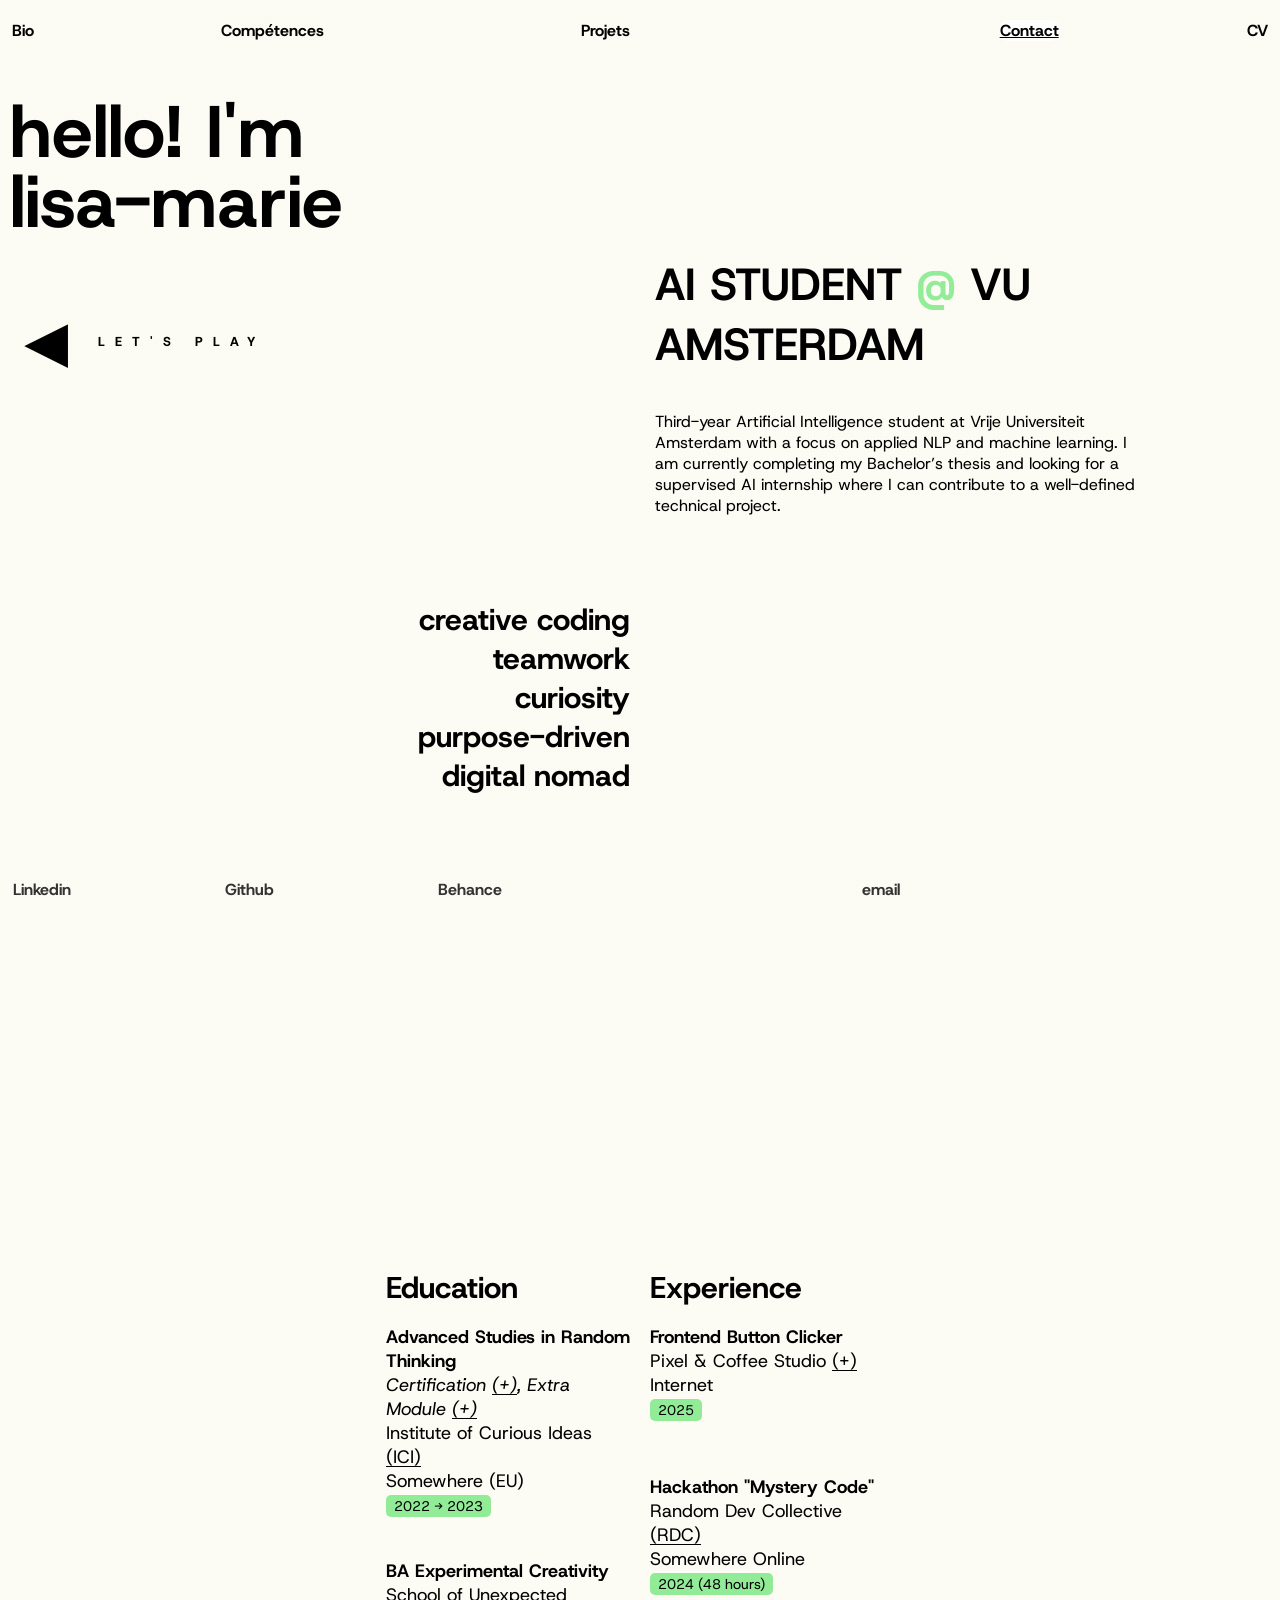
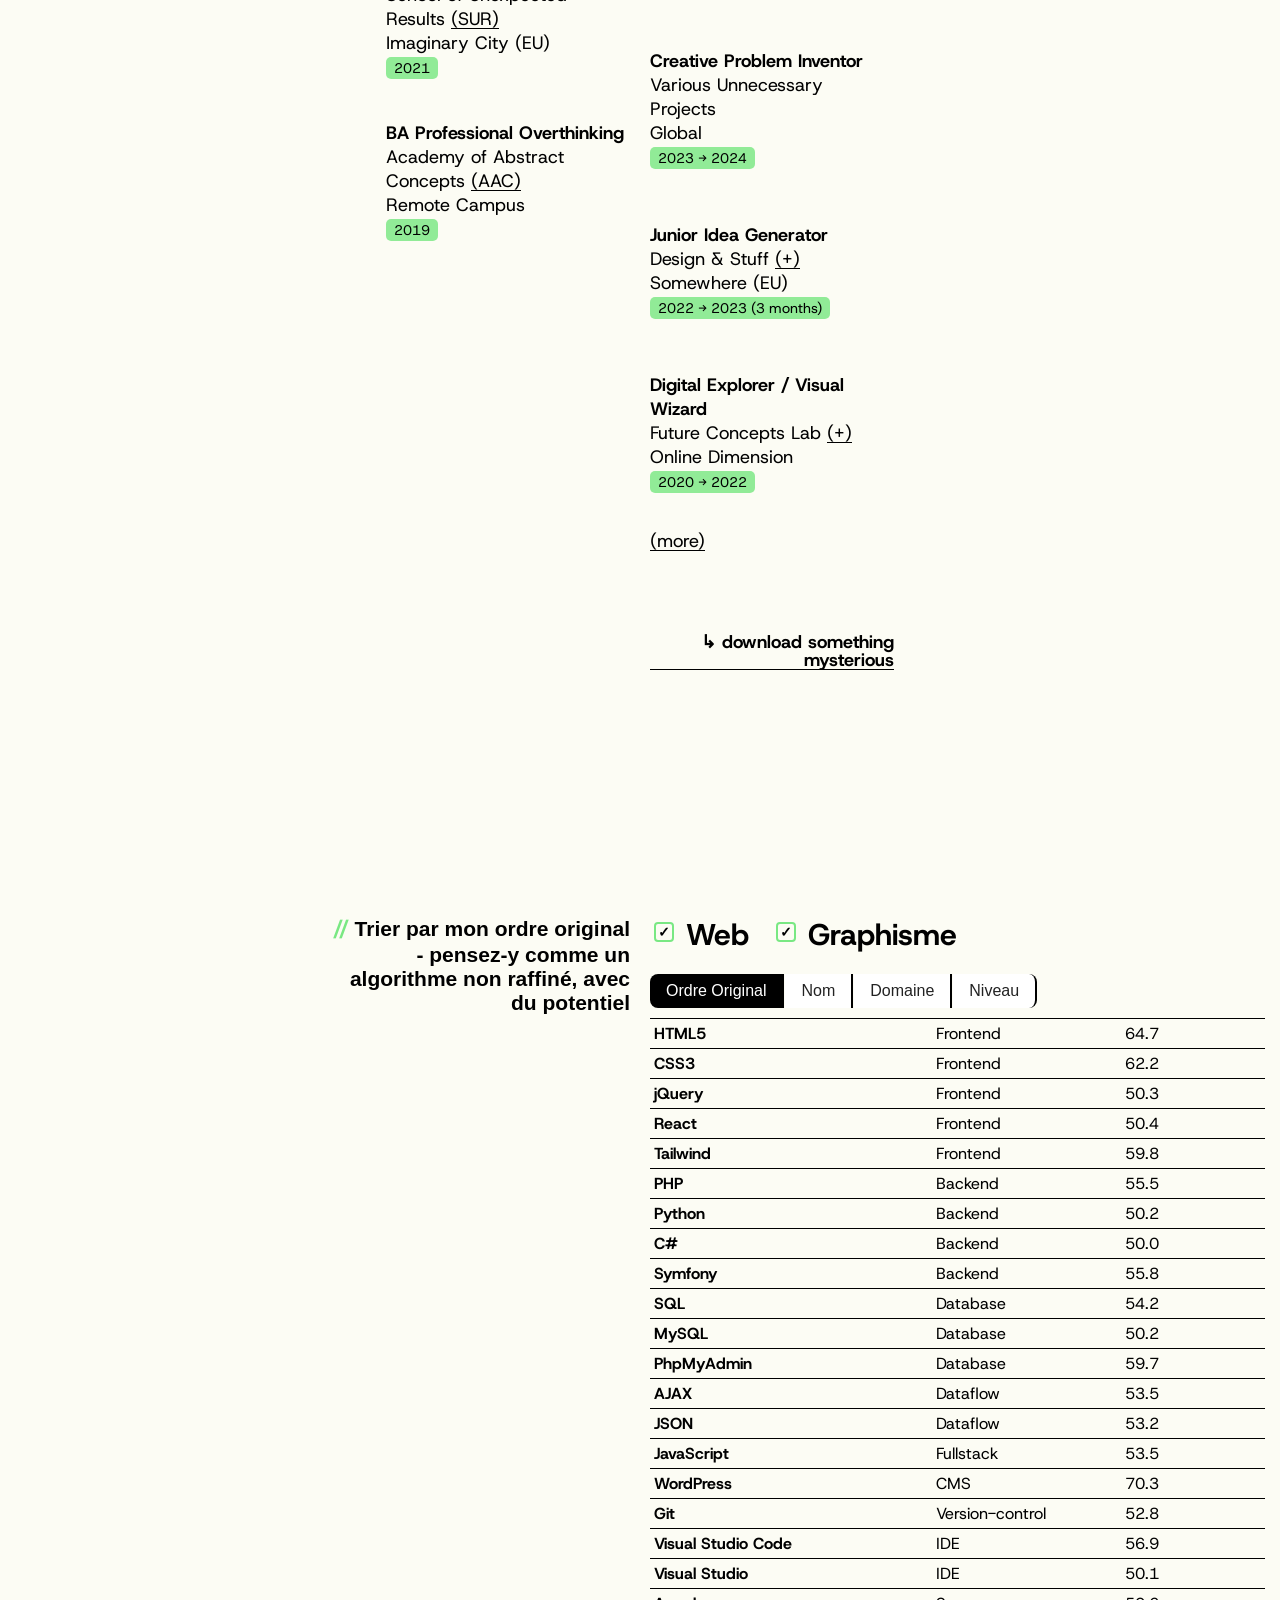
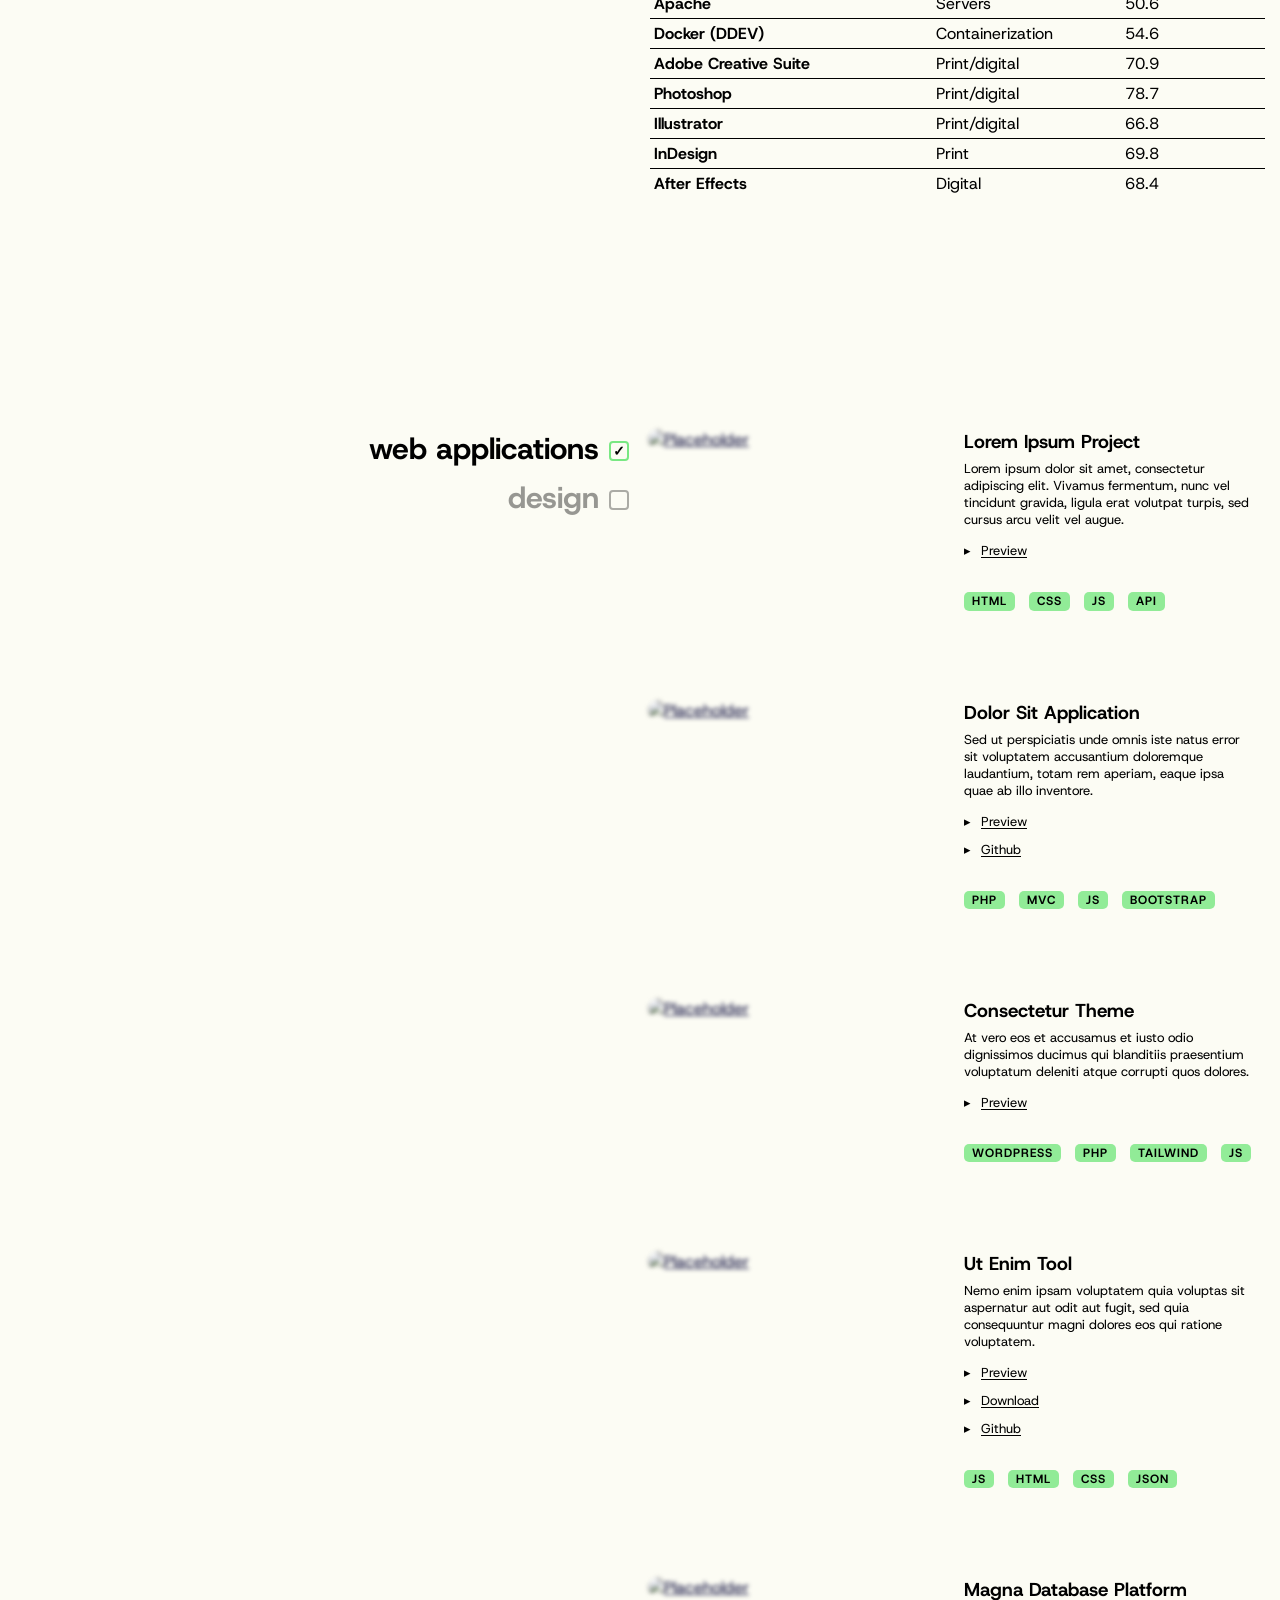
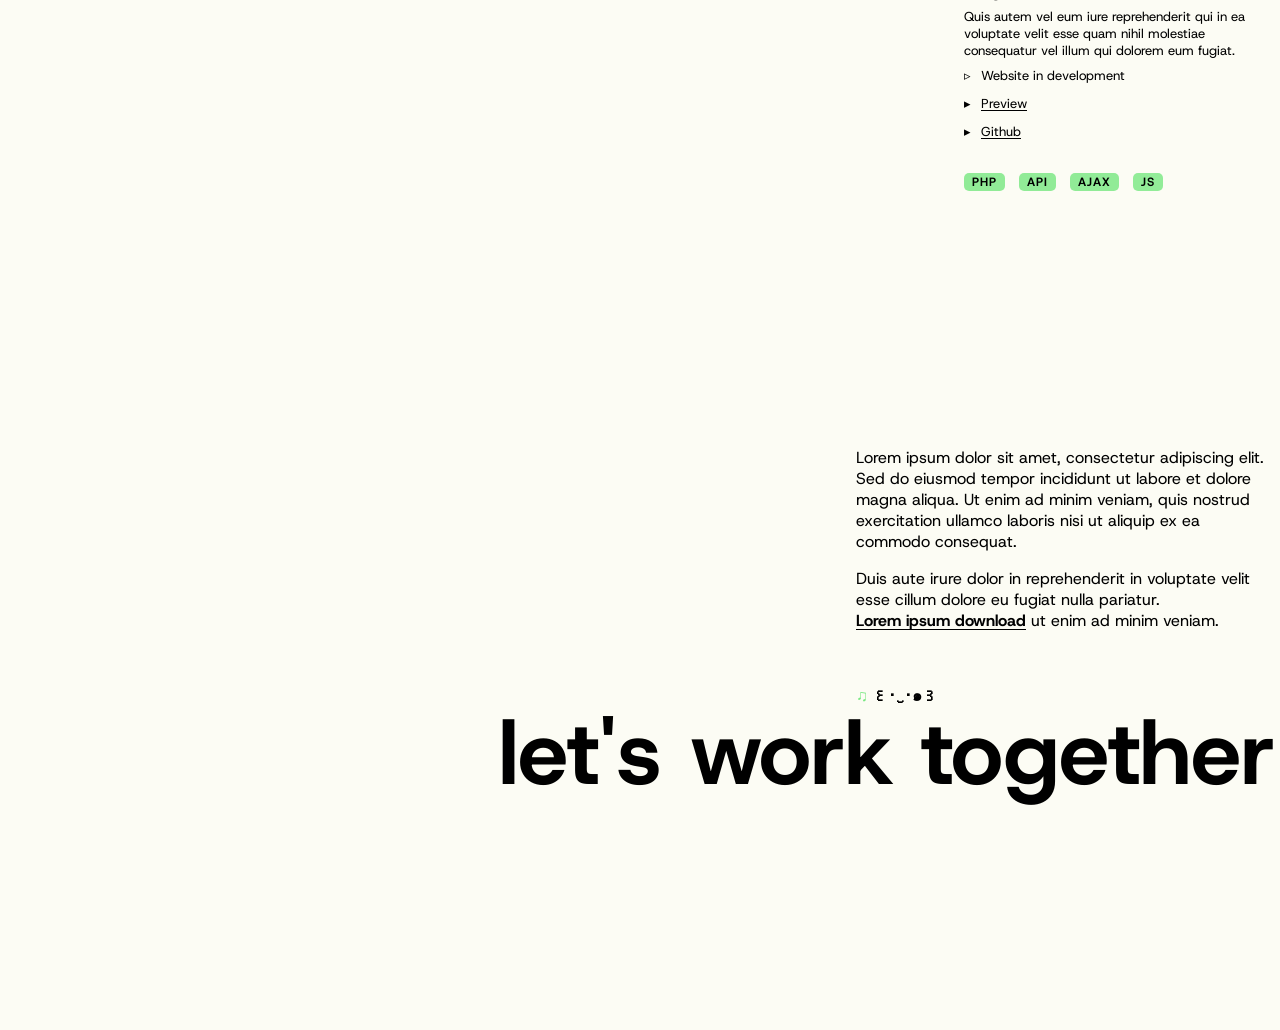
==== pages/french.html @ e8fc2a17 "add project + bio structure in html with placeholder content in english and french" ====
<!DOCTYPE html>
<html lang="en">
    <head>
        <meta charset="UTF-8">
        <meta name="viewport" content="width=device-width, initial-scale=1.0">
        <link rel="icon" type="image/x-icon" href="/assets/dl_flavicon.png">
        <title>étudiante IA</title>
        <link rel="stylesheet" href="../styles/style.css">
        <link rel="stylesheet" href="../styles/isotope.css">
        <script src="https://code.jquery.com/jquery-3.6.0.min.js" defer></script>
        <script src="https://cdn.jsdelivr.net/npm/isotope-layout@3.0.6/dist/isotope.pkgd.min.js" defer></script>
        <script src="https://cdn.jsdelivr.net/npm/enter-view@2.0.1/enter-view.min.js" defer></script>
        <script src="https://d3js.org/d3.v7.min.js" defer></script>
        <script src="../scripts/script.js" defer></script>
    </head>

    <body>
        <header id="header" class="menu">
            <nav role="navigation">
                <ul class="menu-layout">
                    <li class="menu-item-start bio"><a href="#bio">Bio</a></li>
                    <li class="menu-item-start skills"><a href="#skills">Compétences</a></li>
                    <li class="menu-item-end m-projects"><a href="#scrolly-side">Projets</a></li>
                    <li class="menu-item empty-column" aria-hidden="true"></li>
                    <li class="menu-item-end m-contact"><a href="#contact">Contact</a></li>
                    <li id="myBtn" class="menu-item-end lang"><a href="https://drive.google.com/uc?export=download&id=1UIo9HvbVC30WJeZUk2c0fJGayyFbhRrp">CV</a></li>
                </ul>
            </nav>
        </header>

        <section id="presentation" class="layout-p">
            <div id="name-cta" class="ct-v-1">
                <h1>
                    <a href="#presentation">
                        hello! I'm<br>
                        lisa-marie
                    </a>
                    <br>

                    <a id="play-cta"href="../index.html" aria-label="back to homepage">
                        ◄<span> Let's play</span>
                    </a>

                </h1>
            </div>
            <div id="about-text" class="ct-v-2">
                <div class=" w-50 margin-l bdr">
                    <h2>AI Student  <span>@</span> VU Amsterdam</h2>
                    <p>Third-year Artificial Intelligence student at Vrije Universiteit Amsterdam with a focus on applied NLP and machine learning. I am currently completing my Bachelor’s thesis and looking for a supervised AI internship where I can contribute to a well-defined technical project.<br><br>
    </p>
                </div>
            </div>
            <div id="highlights" class="ct-v-2">
                <div class=" w-50 margin-r bdr text-right">
                    <h2>
                        <br><span class="tooltip" data-tooltip="Dream of building interactive web experiences">creative
                            coding</span></br>
                        <span class="tooltip" data-tooltip="Collaborating respectfully in teams">teamwork</span></br>
                        <span class="tooltip" data-tooltip="Eager to learn and explore new ideas">curiosity</span></br>
                        <span class="tooltip" data-tooltip="Fueled by intentional actions">purpose-driven</span></br>
                        <span class="tooltip" data-tooltip="Working remotely while exploring to fuel creativity">digital nomad</span></br>
                    </h2>
                </div>
            </div>
        </section>

        <section id="bio" class="layout">
            <div id="education" class="ct-h-1">
                <h3>Education</h3>

                <div class="bio-content">
                    <p><strong>Advanced Studies in Random Thinking</strong><br>
                        <em>Certification <a href="#" target="_blank">(+)</a>, Extra Module <a href="#" target="_blank">(+)</a></em><br>
                        Institute of Curious Ideas
                        <a href="#" target="_blank">(ICI)</a><br>
                        Somewhere (EU)<br>
                        <span>2022 → 2023</span><br><br>
                    </p>
                </div>

                <div class="bio-content">
                    <p><strong>BA Experimental Creativity</strong><br>
                        School of Unexpected Results
                        <a href="#" target="_blank">(SUR)</a><br>
                        Imaginary City (EU)<br>
                        <span>2021</span><br><br>
                    </p>
                </div>

                <div class="bio-content">
                    <p><strong>BA Professional Overthinking</strong><br>
                        Academy of Abstract Concepts
                        <a href="#" target="_blank">(AAC)</a><br>
                        Remote Campus<br>
                        <span>2019</span><br>
                    </p>
                </div>
            </div>

            <div id="experience" class="ct-h-1">
                <h3>Experience</h3>

                <div class="bio-content">
                    <p><strong>Frontend Button Clicker</strong><br>
                        Pixel & Coffee Studio <a href="#" target="_blank">(+)</a><br>
                        Internet<br>
                        <span>2025</span>
                    </p><br>
                </div>

                <div class="bio-content">
                    <p><strong>Hackathon "Mystery Code"</strong><br>
                        Random Dev Collective <a href="#" target="_blank">(RDC)</a><br>
                        Somewhere Online<br>
                        <span>2024 (48 hours)</span>
                    </p><br>
                </div>

                <div class="bio-content">
                    <p><strong>Creative Problem Inventor</strong><br>
                        Various Unnecessary Projects<br>
                        Global<br>
                        <span>2023 → 2024</span>
                    </p><br>
                </div>

                <div class="bio-content">
                    <p><strong>Junior Idea Generator</strong><br>
                        Design & Stuff
                        <a href="#" target="_blank">(+)</a><br>
                        Somewhere (EU)<br>
                        <span>2022 → 2023 (3 months)</span>
                    </p><br>
                </div>

                <div class="bio-content">
                    <p><strong>Digital Explorer / Visual Wizard</strong><br>
                        Future Concepts Lab
                        <a href="#" target="_blank">(+)</a><br>
                        Online Dimension<br>
                        <span>2020 → 2022</span><br>
                    </p>
                </div>

                <div class="bio-content extra-experience">
                    <p><strong>Conference Microphone Holder</strong><br>
                        Random Event Festival <a href="#" target="_blank">(+)</a><br>
                        Anywhere<br>
                        <span>2018 → 2019</span>
                    </p><br>
                </div>

                <div class="bio-content extra-experience">
                    <p><strong>Experimental Sound Maker</strong><br>
                        Unknown Band <a href="#" target="_blank">(+)</a><br>
                        Studio Basement<br>
                        <span>2017 → 2018</span>
                    </p><br>
                </div>

                <div class="bio-content extra-experience">
                    <p><strong>Creative Assistant for Random Projects</strong><br>
                        Imaginary Organization <a href="#" target="_blank">(+)</a><br>
                        Somewhere<br>
                        <span>2016 → 2017</span>
                    </p><br>
                </div>

                <div class="bio-content extra-experience">
                    <p><strong>Professional Coffee Consumer</strong><br>
                        Freelance Universe<br>
                        Remote<br>
                        <span>2015 → 2016</span>
                    </p><br>
                </div>

                <div id="see-more">
                    <p><span class="tooltip" data-tooltip="Unexpected Plot Twist Ahead">(more)</span></p>
                </div>

                <div id="see-less" class="hidden">
                    <p><span>(less)</span></p>
                </div>

                <div class="download">
                    <p><a href="#" target="_blank"><strong>↳ download something mysterious</strong></a></p>
                </div>

            </div>
        </section>

        <section id="skills" class="layout row-center">
            <div id="skills-details" class="flex w-50-h-100">
                <div id="filter-original" class="ct-h-2 origial filter-detail">
                    <span>//</span> Trier par mon ordre original - pensez-y comme un algorithme non raffiné, avec du potentiel 
                </div>
                <div id="filter-domain" class="ct-h-2 domain hidden filter-detail">
                    <span>//</span> Trier par domaines pour voir comment j'ai appris à porter plusieurs casquettes de
                    développeur - l'adaptabilité est essentielle, et je suis à fond 
                </div>

                <div id="filter-name" class="ct-h-2 name hidden filter-detail">
                    <span>//</span> Trier par ordre alphabétique - même les variables doivent parfois se mettre en
                    ligne :]
                </div>
                <div id="filter-level" class="ct-h-2 domain hidden filter-detail">
                    <span>//</span> Trier par niveau pour voir où j'en suis - j'ai tenté de m'auto-évaluer, sachant qu'il y a
                    toujours de la place pour s'améliorer
                </div>
            </div>
            <div id="skills-isotope" class="flex w-50-h-100">
                <div id="container9" class="ct-h-3">
                    <!-- Filter options -->

                    <div id="filters" class="checkbox-group">
                        <label><input type="checkbox" value="web" checked> Web</label>
                        <label><input type="checkbox" value="graphics" checked> Graphisme</label>
                    </div>

                    <!-- Sorting options -->

                    <div id="sorts" class="button-group">
                        <button class="button is-checked btn-original-filter" data-sort-value="original-order">
                            Ordre Original</button>
                        <button class="button btn-name-filter" data-sort-value="name">Nom</button>
                        <button class="button btn-domain-filter" data-sort-value="domain">Domaine</button>
                        <button class="button btn-level-filter" data-sort-value="level">Niveau</button>
                    </div>
                <ul class="table-like">

                    <!-- Frontend -->
                    <li class="table-like__item" data-category="web">
                        <div class="name">HTML5</div>
                        <div class="domain">Frontend</div>
                        <div class="level">64.7</div>
                    </li>
                    <li class="table-like__item" data-category="web">
                        <div class="name">CSS3</div>
                        <div class="domain">Frontend</div>
                        <div class="level">62.2</div>
                    </li>
                    <li class="table-like__item" data-category="web">
                        <div class="name">jQuery</div>
                        <div class="domain">Frontend</div>
                        <div class="level">50.3</div>
                    </li>
                    <li class="table-like__item" data-category="web">
                        <div class="name">React</div>
                        <div class="domain">Frontend</div>
                        <div class="level">50.4</div>
                    </li>
                    <li class="table-like__item" data-category="web">
                        <div class="name">Tailwind</div>
                        <div class="domain">Frontend</div>
                        <div class="level">59.8</div>
                    </li>

                    <!-- Backend -->
                    <li class="table-like__item" data-category="web">
                        <div class="name">PHP</div>
                        <div class="domain">Backend</div>
                        <div class="level">55.5</div>
                    </li>
                    <li class="table-like__item" data-category="web">
                        <div class="name">Python</div>
                        <div class="domain">Backend</div>
                        <div class="level">50.2</div>
                    </li>
                    <li class="table-like__item" data-category="web">
                        <div class="name">C#</div>
                        <div class="domain">Backend</div>
                        <div class="level">50.0</div>
                    </li>
                    <li class="table-like__item" data-category="web">
                        <div class="name">Symfony</div>
                        <div class="domain">Backend</div>
                        <div class="level">55.8</div>
                    </li>

                    <!-- Database -->
                    <li class="table-like__item" data-category="web">
                        <div class="name">SQL</div>
                        <div class="domain">Database</div>
                        <div class="level">54.2</div>
                    </li>
                    <li class="table-like__item" data-category="web">
                        <div class="name">MySQL</div>
                        <div class="domain">Database</div>
                        <div class="level">50.2</div>
                    </li>
                    <li class="table-like__item" data-category="web">
                        <div class="name">PhpMyAdmin</div>
                        <div class="domain">Database</div>
                        <div class="level">59.7</div>
                    </li>

                    <!-- Data / Communication -->
                    <li class="table-like__item" data-category="web">
                        <div class="name">AJAX</div>
                        <div class="domain">Dataflow</div>
                        <div class="level">53.5</div>
                    </li>
                    <li class="table-like__item" data-category="web">
                        <div class="name">JSON</div>
                        <div class="domain">Dataflow</div>
                        <div class="level">53.2</div>
                    </li>

                    <!-- Fullstack / General -->
                    <li class="table-like__item" data-category="web">
                        <div class="name">JavaScript</div>
                        <div class="domain">Fullstack</div>
                        <div class="level">53.5</div>
                    </li>

                    <!-- CMS -->
                    <li class="table-like__item" data-category="web">
                        <div class="name">WordPress</div>
                        <div class="domain">CMS</div>
                        <div class="level">70.3</div>
                    </li>

                    <!-- Version-control -->
                    <li class="table-like__item" data-category="web">
                        <div class="name">Git</div>
                        <div class="domain">Version-control</div>
                        <div class="level">52.8</div>
                    </li>

                    <!-- Tools -->
                    <li class="table-like__item" data-category="web">
                        <div class="name">Visual Studio Code</div>
                        <div class="domain">IDE</div>
                        <div class="level">56.9</div>
                    </li>
                    <li class="table-like__item" data-category="web">
                        <div class="name">Visual Studio</div>
                        <div class="domain">IDE</div>
                        <div class="level">50.1</div>
                    </li>
                    <li class="table-like__item" data-category="web">
                        <div class="name">Apache</div>
                        <div class="domain">Servers</div>
                        <div class="level">50.6</div>
                    </li>

                    <li class="table-like__item" data-category="web">
                        <div class="name">Docker (DDEV)</div>
                        <div class="domain">Containerization</div>
                        <div class="level">54.6</div>
                    </li>

                    <!-- Graphic Design Skills (unchanged) -->
                    <li class="table-like__item" data-category="graphics" data-display-group="graphics-summary">
                        <div class="name">Adobe Creative Suite</div>
                        <div class="domain">Print/digital</div>
                        <div class="level">70.9</div>
                    </li>
                    <li class="table-like__item" data-category="graphics" data-display-group="graphics-detailed">
                        <div class="name">Photoshop</div>
                        <div class="domain">Print/digital</div>
                        <div class="level">78.7</div>
                    </li>
                    <li class="table-like__item" data-category="graphics" data-display-group="graphics-detailed">
                        <div class="name">Illustrator</div>
                        <div class="domain">Print/digital</div>
                        <div class="level">66.8</div>
                    </li>
                    <li class="table-like__item" data-category="graphics" data-display-group="graphics-detailed">
                        <div class="name">InDesign</div>
                        <div class="domain">Print</div>
                        <div class="level">69.8</div>
                    </li>
                    <li class="table-like__item" data-category="graphics" data-display-group="graphics-detailed">
                        <div class="name">After Effects</div>
                        <div class="domain">Digital</div>
                        <div class="level">68.4</div>
                    </li>

                </ul>

                </div>
            </div>
        </section>

        <section id="scrolly-side">
            <div id="my_projects" class="scrolly">
                <figure class="sticky">

                    <div id="filters-prj" class="projects-filter text-right checkbox-group2">
                        <label class="active-filter">
                            <input type="checkbox" value="web" checked class="active-filter web-filter">
                            web applications
                        </label>
                        <label class="unactive-filter">
                            <input type="checkbox" value="graphics" class="gfx-filter">
                            design
                        </label>
                    </div>

                </figure>

                <article>

                    <div class="step web" data-category="p-web" data-index="0">
                        <div class="step-content">
                            <div>
                                <a href="#" target="_blank">
                                    <img src="https://picsum.photos/800/500?random=1" alt="Placeholder">
                                </a>
                            </div>

                            <div class="p-description">
                                <h3>Lorem Ipsum Project</h3>

                                <p>
                                    Lorem ipsum dolor sit amet, consectetur adipiscing elit. 
                                    Vivamus fermentum, nunc vel tincidunt gravida, ligula 
                                    erat volutpat turpis, sed cursus arcu velit vel augue.
                                </p>

                                <p class="narrow-p">
                                    <span>▸</span><a href="#">Preview</a><br>
                                </p>

                                <h5>
                                    <span>HTML</span>
                                    <span>CSS</span>
                                    <span>JS</span>
                                    <span>API</span>
                                </h5>
                            </div>
                        </div>
                    </div>


                    <div class="step web" data-category="p-web" data-index="1">
                        <div class="step-content">

                            <div>
                                <a href="#" target="_blank">
                                    <img src="https://picsum.photos/800/500?random=2" alt="Placeholder">
                                </a>
                            </div>

                            <div class="p-description">
                                <h3>Dolor Sit Application</h3>

                                <p>
                                    Sed ut perspiciatis unde omnis iste natus error sit 
                                    voluptatem accusantium doloremque laudantium, totam 
                                    rem aperiam, eaque ipsa quae ab illo inventore.
                                </p>

                                <p class="narrow-p">
                                    <span>▸</span><a href="#">Preview</a><br>
                                    <span>▸</span><a href="#">Github</a><br>
                                </p>

                                <h5>
                                    <span>PHP</span>
                                    <span>MVC</span>
                                    <span>JS</span>
                                    <span>BOOTSTRAP</span>
                                </h5>
                            </div>

                        </div>
                    </div>


                    <div class="step web" data-category="p-web" data-index="2">
                        <div class="step-content">

                            <div>
                                <a href="#" target="_blank">
                                    <img src="https://picsum.photos/800/500?random=3" alt="Placeholder">
                                </a>
                            </div>

                            <div class="p-description">
                                <h3>Consectetur Theme</h3>

                                <p>
                                    At vero eos et accusamus et iusto odio dignissimos 
                                    ducimus qui blanditiis praesentium voluptatum 
                                    deleniti atque corrupti quos dolores.
                                </p>

                                <p class="narrow-p">
                                    <span>▸</span><a href="#">Preview</a><br>
                                </p>

                                <h5>
                                    <span>WORDPRESS</span>
                                    <span>PHP</span>
                                    <span>TAILWIND</span>
                                    <span>JS</span>
                                </h5>
                            </div>

                        </div>
                    </div>


                    <div class="step web" data-category="p-web" data-index="3">
                        <div class="step-content">

                            <div>
                                <a href="#" target="_blank">
                                    <img src="https://picsum.photos/800/500?random=4" alt="Placeholder">
                                </a>
                            </div>

                            <div class="p-description">

                                <h3>Ut Enim Tool</h3>

                                <p>
                                    Nemo enim ipsam voluptatem quia voluptas sit 
                                    aspernatur aut odit aut fugit, sed quia consequuntur 
                                    magni dolores eos qui ratione voluptatem.
                                </p>

                                <p class="narrow-p">
                                    <span>▸</span><a href="#">Preview</a><br>
                                    <span>▸</span><a href="#">Download</a><br>
                                    <span>▸</span><a href="#">Github</a><br>
                                </p>

                                <h5>
                                    <span>JS</span>
                                    <span>HTML</span>
                                    <span>CSS</span>
                                    <span>JSON</span>
                                </h5>

                            </div>
                        </div>
                    </div>


                    <div class="step web" data-category="p-web" data-index="4">
                        <div class="step-content">

                            <div>
                                <a href="#" target="_blank">
                                    <img src="https://picsum.photos/800/500?random=5" alt="Placeholder">
                                </a>
                            </div>

                            <div class="p-description">

                                <h3>Magna Database Platform</h3>

                                <p>
                                    Quis autem vel eum iure reprehenderit qui in ea 
                                    voluptate velit esse quam nihil molestiae 
                                    consequatur vel illum qui dolorem eum fugiat.
                                </p>

                                <p class="narrow-p">
                                    <span>▹</span>Website in development<br>
                                    <span>▸</span><a href="#">Preview</a><br>
                                    <span>▸</span><a href="#">Github</a><br>
                                </p>

                                <h5>
                                    <span>PHP</span>
                                    <span>API</span>
                                    <span>AJAX</span>
                                    <span>JS</span>
                                </h5>

                            </div>
                        </div>
                    </div>


                    <div class="step gfx hidden" data-category="gfx" data-index="6">
                        <div class="step-content">

                            <div>
                                <a href="#" target="_blank">
                                    <img src="https://picsum.photos/800/500?random=6" alt="Placeholder">
                                </a>
                            </div>

                            <div class="p-description">

                                <h3>Lorem Branding</h3>

                                <p>
                                    Lorem ipsum dolor sit amet consectetur adipiscing 
                                    elit sed do eiusmod tempor incididunt ut labore 
                                    et dolore magna aliqua.
                                </p>

                                <p class="narrow-p">
                                    <span>▸</span><a href="#">Platform preview</a><br>
                                    <span>▸</span><a href="#">Brochure</a><br>
                                </p>

                                <h5>
                                    <span>FIGMA</span>
                                    <span>PSD</span>
                                    <span>INDESIGN</span>
                                    <span>ILLUSTRATOR</span>
                                </h5>

                            </div>
                        </div>
                    </div>


                    <div class="step gfx hidden" data-category="gfx" data-index="7">
                        <div class="step-content">

                            <div>
                                <a href="#" target="_blank">
                                    <img src="https://picsum.photos/800/500?random=7" alt="Placeholder">
                                </a>
                            </div>

                            <div class="p-description">

                                <h3>Dolor Animation</h3>

                                <p>
                                    Ut enim ad minima veniam quis nostrum 
                                    exercitationem ullam corporis suscipit 
                                    laboriosam nisi ut aliquid ex ea commodi.
                                </p>

                                <span>▸</span><a href="#">Video</a><br>

                                <h5>
                                    <span>AFTER EFFECTS</span>
                                </h5>

                            </div>
                        </div>
                    </div>


                    <div class="step gfx hidden" data-category="gfx" data-index="8">
                        <div class="step-content">

                            <div>
                                <a href="#" target="_blank">
                                    <img src="https://picsum.photos/800/500?random=8" alt="Placeholder">
                                </a>
                            </div>

                            <div class="p-description">

                                <h3>Vinyl Identity</h3>

                                <p>
                                    Duis aute irure dolor in reprehenderit in 
                                    voluptate velit esse cillum dolore eu fugiat 
                                    nulla pariatur.
                                </p>

                                <p class="narrow-p">
                                    <span>▸</span><a href="#">Corporate Identity</a><br>
                                    <span>▸</span><a href="#">Vinyl</a><br>
                                </p>

                                <h5>
                                    <span>INDESIGN</span>
                                    <span>ILLUSTRATOR</span>
                                    <span>PSD</span>
                                </h5>

                            </div>
                        </div>
                    </div>


                    <div class="step gfx hidden" data-category="gfx" data-index="9">
                        <div class="step-content">

                            <div>
                                <a href="#" target="_blank">
                                    <img src="https://picsum.photos/800/500?random=9" alt="Placeholder">
                                </a>
                            </div>

                            <div class="p-description">

                                <h3>Social Animation</h3>

                                <p>
                                    Excepteur sint occaecat cupidatat non 
                                    proident sunt in culpa qui officia deserunt 
                                    mollit anim id est laborum.
                                </p>

                                <p class="narrow-p">
                                    <span>▸</span><a href="#">Video</a><br>
                                </p>

                                <h5>
                                    <span>AE</span>
                                    <span>ILLUSTRATOR</span>
                                </h5>

                            </div>
                        </div>
                    </div>


                    <div class="step gfx hidden" data-category="gfx" data-index="10">
                        <div class="step-content">

                            <div>
                                <img src="https://picsum.photos/800/500?random=10" alt="Placeholder">
                            </div>

                            <div class="p-description">

                                <h3>Concept Rebrand</h3>

                                <p>
                                    Sed ut perspiciatis unde omnis iste natus 
                                    error sit voluptatem accusantium doloremque 
                                    laudantium totam rem aperiam.
                                </p>

                                <p class="narrow-p">
                                    <span>▸</span><a href="#">Assets</a><br>
                                </p>

                                <h5>
                                    <span>INDESIGN</span>
                                    <span>PSD</span>
                                    <span>ILLUSTRATOR</span>
                                </h5>

                            </div>
                        </div>
                    </div>

                </article>
            </div>
        </section>

        <section id="contact" class="c-layout" role="region" aria-labelledby="contact-title">
            <div class="internship-cta">
                <p>
                    Lorem ipsum dolor sit amet, consectetur adipiscing elit. 
                    Sed do eiusmod tempor incididunt ut labore et dolore magna aliqua. 
                    Ut enim ad minim veniam, quis nostrud exercitation ullamco laboris 
                    nisi ut aliquip ex ea commodo consequat.
                </p>

                <p>
                    Duis aute irure dolor in reprehenderit in voluptate velit esse 
                    cillum dolore eu fugiat nulla pariatur. 
                    <a href="#" target="_blank" aria-label="Download CV in pdf format">
                        <strong>Lorem ipsum download</strong>
                    </a> ut enim ad minim veniam.
                </p>

                <strong><br><br><span>♫</span> ꒰･‿･๑꒱</strong>
            </div>
            <div class="tagline">
                <h1>let's work together</h1>
            </div>
            
            <!-- Hidden Canvas for Drawing // TBC -->
            <canvas id="drawingCanvas"></canvas>
        </section>
        
        <footer>
            <ul class="contact-layout">
                <li class="flex-start"><a href="https://www.linkedin.com/in/leslie-habimana-devota/" target="_blank">Linkedin</a></li>
                <li class="flex-start"><a href="https://github.com/Dvles" target="_blank">Github</a></li>
                <li class="flex-start"><a href="https://www.behance.net/habimanaleslie/" target="_blank">Behance</a></li>
                <li class="empty-column"></li>
                <li class="flex-start"><a href="mailto:devotaleslie@gmail.com">email</a></li>

            </ul>

        </footer>
    </body>
</html>
---- styles/style.css ----
@import url('https://fonts.googleapis.com/css2?family=Host+Grotesk:ital,wght@0,300..800;1,300..800&family=Short+Stack&family=Space+Grotesk:wght@300..700&display=swap');

/* #region General body styling */
body {
    margin: 0;
    font-family: "Host Grotesk", sans-serif;
    background-color: #fff9d012;
}

body::before {
    content: '';
    position: fixed;
    top: 0;
    left: 0;
    width: 100%;
    height: 100%;
    pointer-events: none;
    background-image: radial-gradient(rgba(0, 0, 0, 0.015) 1px, transparent 1px)!important;
    background-size: 3px 3px;
    
    opacity: 0.7;
}

html body {
    background-color: rgb(252, 252, 244);
  }

a {
    cursor: crosshair;
}


/* For headings or other areas where you want to use Short Stack */
h1,
h2,
h3,
h4,
h5,
h6,
p,
span,
a,
li,
label,
figure {
    font-family: "Host Grotesk", sans-serif;
}


html {
    scroll-behavior: smooth;
}

body,
html {
    scroll-padding-top: 105px;
}
/* #endregion */

/* #region ➔➔➔ MENU w CSS GRID */
.menu {
    border: 5px solid rgba(255, 0, 212, 0);
    position: fixed;
    top: 0;
    left: 0;
    width: 100%;
    height: 50px;
    z-index: 10;
    padding: 0 7px;
    box-sizing: border-box;
    
}

.menu-layout {
    display: grid;
    grid-template-columns: 1fr 1fr 1fr 1fr 1fr 1fr;
    /* 6 col */
    gap: 0;
    margin: 0;
    padding: 0;
    height: 50px;
    align-items: center;
}

.menu-item-start {
    display: flex;
    align-items: center;
    justify-content: flex-start;
}

.menu-item-end {
    display: flex;
    align-items: center;
    justify-content: flex-end;
}

.menu-item-start a,
.menu-item-end a {
    text-decoration: none;
    color: #000;
    font-weight: bold;
}

.menu-item-start a:hover,
.menu-item-end a:hover {
    color: #000000;
    cursor: crosshair;
    background-color: rgba(255, 255, 255, 0.899);
    text-decoration: underline;
    border-radius: 0.5em;
}

.menu-layout li.active a {
    color: #000000;
    cursor: crosshair;
    background-color: rgba(255, 255, 255, 0.899);
    text-decoration: underline;
    border-radius: 0.5em;
}


.menu-item.empty-column {
    visibility: hidden;
}

.m-contact,
.lang {
    text-align: left;
}

li.menu-item-end.m-projects a {
    margin-right: 10px !important;
}

/* #endregion */

/* #region ➔➔➔➔ MAIN CONTENT - KEY MARGINS➔➔➔➔ */
.layout {
    border: 5px solid rgba(152, 213, 253, 0);
    height: auto;
    min-height: calc(100vh - 50px);
    margin-top: 200px;
    box-sizing: border-box;
    background-color: rgba(255, 255, 255, 0);
    display: flex;
    flex-direction: column;
}

.layout-p {
    border: 5px solid rgba(152, 213, 253, 0);
    height: calc(100vh - 50px);
    margin-top: 50px;
    box-sizing: border-box;
    background-color: rgba(236, 255, 255, 0);
    display: flex;
    flex-direction: column;
}

#scrolly-side {
    margin-top: 200px !important;
}


/* Containers inside .layout */
.ct-v-1,
.ct-v-2,
.ct-h-1,
.flex,
.ct-h-2,
.ct-h-3 {
    border: 5px solid rgba(255, 124, 17, 0);
    box-sizing: border-box;
}

.bdr {
    border: 5px solid rgba(255, 124, 17, 0);
    box-sizing: border-box;
}

/* #endregion */

/* #region ➔➔➔➔ MODAL INFO  */

/* #region ➔➔➔➔ PRESENTATION  */

#name-cta h1 {
    display: flex;
    flex-direction: column;
    font-size: 73px;
    position: fixed;
    top: 4%;
    z-index: 10;
    line-height: 70px;

}

#name-cta {
    color: #79e88241;
    transition: color 0.8s ease;
}

#name-cta.active {
    color: black;
}


#name-cta h1 a {
    text-decoration: none;
    color: inherit;

}

#name-cta h1 a:hover {
    text-decoration: underline;
    cursor: crosshair;

}

#name-cta h1 span {
font-size: 13px;
text-transform: uppercase;
vertical-align: top;
color: #000000;
font-weight: 900;
letter-spacing: 10px;
margin-left: 2px;


}

.ct-v-1 {
    height: 24%;
}



#about-text {

    margin-top: -50px;

}



#about-text h2 {
    font-size: 45px;
    text-transform: uppercase;
    font-weight: bold !important;
    padding-left: 10px !important;
}

#about-text span {
    color:#79e882cf;
}


#about-text p {
    text-align: left;
    font-size: 16px;
    width: 75%;
    min-width: 500px;
    padding-left: 10px !important;
}

#highlights h2 {
    font-size: 30px;
    padding-right: 5px !important;

}

#highlights h2 span:hover {
    color:#79e882cf;
    cursor: crosshair;

}

/* Tooltip container */
.tooltip {
    position: relative; /* Needed for positioning the tooltip */
    cursor: pointer; /* Optional: change the cursor to indicate interactivity */
}

/* Tooltip text */
.tooltip::after {
    content: attr(data-tooltip); /* Use the data-tooltip attribute as the tooltip text */
    position: absolute;
    bottom: 100%; /* Position the tooltip above the text */
    left: 50%;
    transform: translateX(-50%);
    background-color: #333;
    color: #fff;
    padding: 5px 10px;
    border-radius: 4px;
    white-space: nowrap;
    opacity: 0;
    pointer-events: none; /* Prevent interaction with the tooltip */
    transition: opacity 0.3s ease, transform 0.3s ease;
    font-size: 0.9rem; /* Adjust tooltip font size */
    z-index: 10;
}

/* Show the tooltip on hover */
.tooltip:hover::after {
    opacity: 1;
    transform: translateX(-50%) translateY(-5px); /* Add a slight movement for effect */
}

.ct-v-2 {
    height: 38%;
}

.w-50 {
    width: 50%;
}

.margin-l {
    margin-left: auto;
}

.margin-r {
    margin-right: auto;
}

.text-right {
    text-align: right;
}

/* TOOLTIP */
span.tooltip_img {
    text-decoration: underline;
    color: black !important;
    position: relative;
    display: inline-block;
    cursor: pointer;
}

span.tooltip_img:hover {
    text-decoration: none;
    border-bottom: 3px dashed #79e882cf; 
    padding-bottom: -5px !important;
    margin-bottom: -5px !important;
    cursor: crosshair;
}

.tooltip_img .tooltiptext_img {
    visibility: hidden;
    width: 340px;  
    height: 260px;  
    color: #fff;
    text-align: center;
    border-radius: 5px;
    padding: 10px;
    position: absolute;
    z-index: 1;
    bottom: 125%; 
    left: 50%;
    margin-left: -170px;  
    opacity: 0;
    transition: opacity 0.3s;
}

.tooltip_img:hover .tooltiptext_img {
    visibility: visible;
    opacity: 1;
    cursor: crosshair;
}

.tooltip_img .tooltiptext_img img {
    max-width: 100%;  
    max-height: 100%; 
    width: auto;  
    height: auto; 
    border-radius: 5px;
}

.tooltip_img:hover .tooltiptext_img img {
    transition: opacity 0.3s ease;
}




/* #endregion */

/* #region ➔➔➔➔ BIO  */
#bio {
    margin-top: 28%;
    flex-direction: row;
    justify-content: center;
}

#bio h3 {
    font-size: 30px;
    font-weight: bold;
}


#bio p {
    font-size: 18px;
}

#bio .bio-content span {
    color: #000000;
    background-color: #79e882cf;
    font-size: 14px;
    padding: 2px 8px;
    margin-top: 100px !important;
    border-radius: 5px;
}

span.tooltip:nth-child(1), #see-less > p:nth-child(1) {
    text-decoration: none;
    border-bottom: 1px solid black; 
    padding-bottom: 0;
    line-height: 1; 
    display: inline-block;  
}

span.tooltip:nth-child(1):hover, #see-less > p:nth-child(1):hover {
    font-weight: bold;
    border-bottom: 3px dashed #79e882cf; 
    cursor: crosshair;
}



#bio a {
    color: #000000;
    text-decoration: none;
    border-bottom: 1px solid black; 
    padding-bottom: 0;
    line-height: 1; 
    display: inline-block;
}

#bio a:hover {
    font-weight: bold;
    border-bottom: 3px dashed #79e882cf; 
    cursor: crosshair;
}

#education,
#experience {
    margin: 0 5px;
}

#experience .download {
    margin-top: 5em;
    text-align: right;
}

.ct-h-1 {
    width: 20%;
    height: 100%;
}

/* Initial hidden state with zero opacity and no height */
.bio-content.extra-experience {
    opacity: 0;
    max-height: 0;
    overflow: hidden;
    transition: opacity 1.5s cubic-bezier(0.25, 1, 0.5, 1), max-height 1.5s cubic-bezier(0.25, 1, 0.5, 1);
}

/* Visible state with full opacity and auto height */
.bio-content.extra-experience.visible {
    opacity: 1;
    max-height: 500px;
    /* Adjust this value based on your content */
}


#see-more,
#see-less {
    opacity: 1;
    transition: opacity 1.5s cubic-bezier(0.25, 1, 0.5, 1), visibility 1.5s cubic-bezier(0.25, 1, 0.5, 1);
}


#see-more.hidden,
#see-less.hidden {
    opacity: 0;
    visibility: hidden;
    /* Prevents interaction while invisible */
}


/* Initial hidden state for the extra content */
.bio-content .extra-content {
    opacity: 0;
    max-height: 0;
    overflow: hidden;
    text-align: right;
    padding-left: 60px;
    padding-bottom: 20px;
    transition: opacity 1.5s cubic-bezier(0.25, 1, 0.5, 1), max-height 1.5s cubic-bezier(0.25, 1, 0.5, 1);
}

.bio-content .extra-content p {
    font-size: 14px !important;
}

/* Show extra content when hovering over the experience item */
/* .bio-content:hover .extra-content {
    opacity: 1;
    max-height: 500px;
    /* Set a max-height value (adjust as needed) */
     /* padding-bottom: 60px;
    /* Adjust padding for when content is revealed */
     /* transition: opacity 1.5s cubic-bezier(0.25, 1, 0.5, 1), max-height 1.5s cubic-bezier(0.25, 1, 0.5, 1);
}*/

/* When hovering over the experience item, we add the 'visible' class to show extra content */
/* .bio-content .extra-content.visible {
    opacity: 1;
    max-height: 500px;
    /* Adjust max-height as needed */
     /* transition: opacity 1.5s cubic-bezier(0.25, 1, 0.5, 1), max-height 1.5s cubic-bezier(0.25, 1, 0.5, 1);
}*/


/* #endregion */

/*  #region ➔➔➔➔ SKILLS  */

#skills-details {
    font-size: 21px;
    text-align: right;
    font-weight: bold;
}

#skills-details span{
color:  #79e882;
}



.row-center {
    flex-direction: row;
    justify-content: center;
}

.w-50-h-100 {
    width: 50%;
    height: auto;
}

.ct-h-2 {
    border: 5px solid rgba(71, 58, 255, 0);
    width: 50%;
    height: auto;
    margin-left: auto;
}

.ct-h-3 {
    border: 5px solid rgba(71, 58, 255, 0);
    width: 100%;
    height: auto;
}

.filter-detail {
    opacity: 0;
    visibility: hidden;
    transition: opacity 0.3s ease, visibility 0.3s ease;
}

.filter-detail.hidden {
    opacity: 0;
    visibility: hidden;
}

.filter-detail:not(.hidden) {
    opacity: 1;
    visibility: visible;
}



/* #endregion */

/* #region ➔➔➔➔ PROJECTS SCROLL */
#scrolly-side .scrolly {
    display: flex;
    margin: 3rem auto;
    padding: 1rem;
    flex-direction: row !important;
}

#scrolly-side .scrolly>* {
    flex: 1;
}



article {
    padding-left: 1rem;
}

.step {
    margin-bottom: 10% !important;
    background-color: rgba(0, 255, 255, 0);
    transition: background-color 250ms ease-in-out;
    display: flex;
    flex-direction: column;
}

.step img{
    border-radius: 1em 0 0 1em ;
    filter: blur(2px) grayscale(0.8);
}

.step:last-of-type {
    margin-bottom: 0;
}

.step.is-active {
    /* background-color: rgb(234, 142, 142); */
}

.step.is-active img {
    filter: blur(0px);
}

.step-content {
    display: flex;
    gap: 1rem;
    align-items: flex-start;
}

.step-content img {
    filter: saturate(-5);
}

.step-content img:hover {
    filter: saturate(1.2);
}


.step-content .p-description a {
    text-decoration: none;
    color: black;
    border-bottom: 1px solid black; 
    padding-bottom: 0;
    line-height: 1; 
    display: inline-block; 
    margin-top: 10px;
}


.step-content .p-description a:hover {
    font-weight: bold;
    border-bottom: 3px dashed #79e882cf; 
    cursor: crosshair;
}

.step-content .p-description span {
    margin-right: 10px;
}



.step-content div {
    flex: 1;
}

.step-content img {
    width: 100%;
    height: auto;
    object-fit: cover;
    padding-right: 1rem;
}

.step p,
h3 {
    margin: 0;
    text-align: left;
    max-width: 80%;
    margin-bottom: 2%;
}

.step h3 {
    font-weight: bold;
}

.step p {
    font-weight: 400;
}

p.narrow-p  {
    line-height: 22px;
    margin-bottom: 30px;
}




.step h5 span {
    color: #000000;
    background-color: #79e882cf;
    font-size: 12px;
    padding: 2px 8px;
    border-radius: 5px;
    font-weight: bold;
    text-transform: uppercase;
    letter-spacing: 1px;
    display: inline-block;
    margin-right: 5px;
    margin-bottom: 5px;
    line-height: 1.2;
}
figure.sticky {
    position: sticky;
    width: 100%;
    height: 50vh;
    background: rgba(193, 255, 193, 0);
    margin: 0;
    top: 10vh;
    left: 0;
}

.hidden {
    display: none;
}

.checkbox-group2 .active-filter {
    font-weight: bold;
    font-size: 30px;
}

.checkbox-group2 .unactive-filter {
    opacity: 0.4; /* Apply opacity to the entire label */
    font-size: 30px;
    font-weight: bold;
    cursor: crosshair;
}

.checkbox-group2 .unactive-filter:hover {
    opacity: 0.8; /* Hover effect */
    cursor: crosshair;
}
.checkbox-group2 .unactive-filter input[type="checkbox"] {
    opacity: 0.8;
  }
  



#filters-prj {
    display: flex;
    flex-direction: column; 
    gap: 10px; 
    align-items: flex-end; 
    justify-content: center; 
}

.checkbox-group2 label {
    display: flex; 
    align-items: center; 
    flex-direction: row-reverse; 
    
}

.checkbox-group2 {
    font-size: 30px;
    font-weight: bold;
    cursor: crosshair;
}


 
  /* Default checkbox style */
  .checkbox-group2 input[type="checkbox"] {
    width: 20px;
    height: 20px;
    border: 2px solid #000;
    appearance: none; /* Removes default browser styling */
    background-color: transparent;
    cursor: pointer;
    border-radius: 4px; /* Rounded corners */
    transition: background-color 0.3s ease, border-color 0.3s ease;
    cursor: crosshair;
    margin-top: 8px;
    margin-left: 10px;
  }
  
  /* Checked checkbox */
  .checkbox-group2 input[type="checkbox"]:checked {
    border-color: #79e883;
    position: relative;
  }
  
  /* Add a checkmark */
  .checkbox-group2 input[type="checkbox"]:checked::after {
    content: "✓";
    color: #000000;
    font-size: 14px;
    font-weight: bold;
    position: absolute;
    top: 50%;
    left: 50%;
    transform: translate(-50%, -50%);
  }
  
/* #endregion */

/* #region ➔➔➔ CONTACT */

#contact {
    position: relative;
}

#drawingCanvas {
    position: absolute;
    top: 0;
    left: 0;
    width: 100%;
    height: 100%;
    z-index: 10; /* Ensure the canvas is on top */
    pointer-events: none; /* Prevents interfering with the other content clicks */
}


.c-layout {
    border: 5px solid rgba(152, 213, 253, 0);
    height: calc(100vh - 50px);
    margin-top: 50px;
    box-sizing: border-box;
    background-color: rgba(236, 255, 255, 0);
    display: flex;
    flex-direction: column;
}

#contact {
    display: flex;
    justify-content: flex-end;
    align-items: flex-end;
}

section.c-layout {
    background-image: url('./assets/txtmoji.gif') no-repeat center center/cover !important;  
  }


.internship-cta {
    max-width: 33%;
    /* Teach me how to prevent this DIY hack */
    margin-top: 80px;
}

.internship-cta p a{
    color: #000000;
    text-decoration: none;
    border-bottom: 1px solid black; 
    padding-bottom: 0;
    line-height: 1; 
    display: inline-block;
}

.internship-cta p a:hover {
    font-weight: bold;
    border-bottom: 3px dashed #79e882cf; 
    cursor: crosshair;
}



.internship-cta span {
    color: #79e882;
}



.tagline h1 {
    margin-top: 0;
    font-size: 90px;
    text-align: right;
    line-height: 1;
}

.black {
    color: black !important;
}

/* #endregion */

/* #region ➔➔➔➔ FOOTER */

footer {
    margin: 2% 1%;
    position: sticky;
    bottom: 0;

}

.contact-layout {
    display: grid;
    grid-template-columns: 1fr 1fr 1fr 1fr 1fr 1fr;
    /* 6 columns */
    gap: 20px;
    margin: 0;
    padding: 0;
    list-style: none;
}

.flex-start {
    display: flex;
    align-items: center;
    justify-content: flex-start;
}

.contact-layout a {
    text-decoration: none;
    color: #333;
    font-weight: bold;
}

.contact-layout a:hover {
    color: #000000;
    cursor: crosshair;
    background-color: rgba(255, 255, 255, 0.899);
    text-decoration: underline;
    border-radius: 0.35em;
}

.contact-layout .empty-column {
    visibility: hidden;
}

/* #endregion */

/* #region ➔➔➔➔ (RA) RESPONSIVE ADJUSTMENTS ➔➔➔➔ */

@media (max-width: 1481px) {
    /* ➔➔➔➔ PROJECTS SCROLL */
    .step p {
        font-size: 14px;
        max-width: 97% !important;
    }

    .miserecord-img {
        flex: 1 1 50% !important;
    }
      
    .miserecord-p {
    flex: 1 1 50%;
    max-width: 50% !important;
    word-wrap: break-word; 
    }

}

@media (max-width: 1452px) {
    /* ➔➔➔➔ PROJECTS SCROLL */
    .miserecord-img {
        min-width: 100%;
        height: auto;
        display: block;
    }
}



@media (max-width: 1400px) {
    /* ➔➔➔➔ PROJECTS SCROLL */
    .step p {
        font-size: 13px;
    }
}

@media (max-width: 1360px) {
    /* ➔➔➔➔ PROJECTS SCROLL */
    figure.sticky {
        top: 40vh;
    }
}

@media (max-width: 1230px) {
    /* ➔➔➔➔ PROJECTS SCROLL */
    .step-content {
        flex-direction: column;
    }

    .step-content img {
        max-width: 100%;
        border-radius: 1em !important; 
    }

    .step p {
        font-size: 16px;
    }
    .step p, h3, h5  {
        max-width: 97% !important;
    }

    /* ➔➔➔➔ Project MISERECORD TEMPORARY FIX */
    .miserecord-p {
        flex: none !important;
        max-width: 97% !important;
    }
    
    .miserecord-img {
        flex: none !important;
        min-width: auto !important;
    }
    
}



@media (max-width: 1045px) {

    /* ➔➔➔➔ PRESENTATION ➔➔➔➔ */
    #about-text p {

        width: 90%;
        min-width: auto;
    }

}

@media (max-width: 995px) {

    .ct-h-100.flex {
        flex-direction: column;
        gap: 5px;
        margin-bottom: 100px;
    }

    .ct-h-100.flex>div {
        width: 100%;
        max-width: none;
        margin-bottom: 20px;
        /* CHECK IF NEEDED */
    }

    .ct-h-100.flex>div:last-child {
        margin-bottom: 0;
    }

    /* ➔➔➔➔ PRESENTATION  */
    #name-cta h1 {
        top: 50px;
        font-size: 55px;
        line-height: 50px;
        letter-spacing: 0.2px !important;
    }

    /* ➔➔➔➔ BIO  */
    #bio {
        margin-top: 48%;

    }

    /* ➔➔➔➔ SKILLS  */
    #skills {
        margin-top: 450px;
    }


    /* ➔➔➔➔ SCROLLY SIDE */
    #my_projects {
        margin-top: 450px !important;
    }

    figure.sticky {
        position: sticky;
        width: 100%;
        height: 50vh;
        margin: 0;
        top: 30vh;
    }

    /* ➔➔➔ CONTACT */
    .internship-cta {
        max-width: 50%;

    }

}


@media (max-width: 932px) {

    /* ➔➔➔➔ PRESENTATION  */
    #name-cta h1 span {
        display: none;   
    }
    
    /* ➔➔➔➔ BIO  */
    #bio {
        flex-direction: row;
        justify-content: center;
        margin-top: 68%;
    }

    #education,
    #experience {
        margin: 0 5px;
    }

    .ct-h-1 {
        width: 30%;
        height: 100%;
    }

}

/* TABLET TESTING  */
@media (min-width: 800px) and (min-height: 1280px) and (max-width: 800px) and (max-height: 1280px) {

    /* ➔➔➔ bio */
    #bio {
        padding-top: 25% !important;
        background-color: #007bff00;
    }

    /* ➔➔➔ CONTACT */
    #c-layout {
        height: 40% !important;
    }

}


@media (max-width: 800px) {


    /* ➔➔➔➔ PRESENTATION  */
    #presentation {
        display: flex;
        flex-direction: column;
        /* Stack elements in a column */
    }

    #name-cta h1 {
        line-height: 50px;
    
    }

    .ct-v-1,
    .ct-v-2 {
        height: auto;
        width: 100%;
        margin: 10px 0;
    }

    #about-text {
        margin-top: 20%;
    }

    #about-text div {
        width: 84%;
        margin-left: 15%;
    }

    #about-text h2 {
        margin-bottom: -1%;
    }

    #highlights h2 {
        text-align: right;

    }
    .w-50 {
        width: 100%;
    }

    .margin-l {
        margin-left: 0;
    }

    .margin-r {
        margin-right: 0;
    }

    .text-right {
        text-align: center;
    }

    /* ➔➔➔ bio */
    #bio {
        padding-top: 25% !important;
        background-color: #007bff00;
    }

    /* ➔➔➔➔ SKILLS  */
    .row-center {
        flex-direction: column;
    }

    .w-50-h-100 {
        width: auto;
        height: auto;
    }

    .ct-h-2 {
        border: 5px solid rgba(71, 58, 255, 0);
        width: 70%;
        height: auto;
        margin-left: auto;
    }

    .ct-h-3 {
        border: 5px solid rgba(41, 255, 17, 0);
        width: 70%;
        margin-left: auto;
        margin-right: 0;
        display: block;
    }

    .skills-isotope #container9 {
        width: 80%;

    }

    /* ➔➔➔➔ SCROLLY SIDE */
    figure.sticky {
        top: 28vh;
    }

    .text-right {
        text-align: right !important;
    }

}


@media (max-width: 799px) {

    /* Why 799px css ➔ Strange things happen on my device */
    /* ➔➔➔➔ PRESENTATION  */
    .ct-v-1 {
        height: 24%;
    }

}



@media (min-width: 691px) {
    /* Hide hamburger icon on desktop */
    .hamburger-icon {
        display: none;
    }

    #contact.c-layout {
        padding-bottom: 80px !important; 
        margin-bottom: 0;
        min-height: auto; 
        height: auto; 
    }
}


@media (max-width: 690px) {

    html, body {
        margin: 0;
        height: 100%;
        overflow-x: hidden;  
    }
    
    header, footer {
        position: fixed;
        z-index: 1000;
        width: 100%;      
    }
    
    header {
        top: 0;
    }
    
    footer {
        bottom: 0;
    }
    
    main {
        margin-top: 60px;  
        margin-bottom: 60px; 
        overflow-y: auto;  
        height: 100vh;  
    }




    /* ➔➔➔➔ HAMBURGER MENU */
    .menu {
        position: fixed;
        top: 0;
        left: 0;
        width: 100%;
        z-index: 1000;
        background-color: transparent;
    }
    
    /* Add hamburger icon */
    .menu nav {
        position: relative;
    }
    
    .menu-layout {
        display: none;
        position: fixed;
        top: 0;
        left: 0;
        width: 100%;
        height: 100vh;
        background-color: rgba(255, 249, 208, 0.95);
        backdrop-filter: blur(10px);
        flex-direction: column;
        justify-content: center;
        align-items: center;
        gap: 2rem;
        z-index: 999;
        margin: 0;
        padding: 0;
    }
    
    /* Show menu when active */
    .menu-layout.active {
        display: flex;
    }
    
    /* Style menu items */
    .menu-layout li {
        opacity: 0;
        transform: translateY(20px);
        transition: opacity 0.3s ease, transform 0.3s ease;
        list-style: none;
        width: 100%;
        text-align: center;
    }
    
    .menu-layout.active li {
        opacity: 1;
        transform: translateY(0);
    }
    
    /* Stagger animation for menu items */
    .menu-layout.active li:nth-child(1) { transition-delay: 0.1s; }
    .menu-layout.active li:nth-child(2) { transition-delay: 0.15s; }
    .menu-layout.active li:nth-child(3) { transition-delay: 0.2s; }
    .menu-layout.active li:nth-child(5) { transition-delay: 0.25s; }
    .menu-layout.active li:nth-child(6) { transition-delay: 0.3s; }
    
    .menu-layout li a {
        font-size: 2rem;
        font-weight: bold;
        color: #000;
        text-decoration: none;
        padding: 1rem;
        display: inline-block;
    }
    
    .menu-layout li a:hover {
        color: #79e882;
    }
    
    /* Hide empty column */
    .menu-item.empty-column {
        display: none;
    }
    
    /* Reset menu item alignments */
    .menu-item-start, .menu-item-end {
        justify-content: center;
        margin: 0;
    }
    
    /* Hamburger icon */
    .hamburger-icon {
        display: block;
        position: fixed;
        top: 15px;
        right: 10px;
        width: 30px;
        height: 25px;
        cursor: crosshair;
        z-index: 1001;
    }
    
    .hamburger-icon span {
        display: block;
        position: absolute;
        height: 3px;
        width: 100%;
        background: #000;
        border-radius: 3px;
        opacity: 1;
        left: 0;
        transform: rotate(0deg);
        transition: 0.25s ease-in-out;
    }
    
    .hamburger-icon span:nth-child(1) {
        top: 0px;
    }
    
    .hamburger-icon span:nth-child(2) {
        top: 10px;
    }
    
    .hamburger-icon span:nth-child(3) {
        top: 20px;
    }
    
    /* Animate to X  */
    .hamburger-icon.active span:nth-child(1) {
        top: 10px;
        transform: rotate(135deg);
        background-color: #79e882;
    }
    
    .hamburger-icon.active span:nth-child(2) {
        opacity: 0;
        left: -60px;
    }
    
    .hamburger-icon.active span:nth-child(3) {
        top: 10px;
        transform: rotate(-135deg);
        background-color: #79e882;
    }
    
    
    body.menu-open {
        overflow: hidden;
    }
    


    /* ➔➔➔➔ PRESENTATION  */
    #name-cta{
        z-index: -10;
    }
    #play-cta{
        display: none;
    }

    .tooltip::after {
        left: 0;
        right: 0;
        transform: none;
        text-align: center;
        white-space: normal; 
    }

    /* ➔➔➔➔ BIO  */
    #bio {
        flex-direction: column;
        justify-content: center !important;
        height: auto;
        gap: 5em;
        margin-top: 650px;

    }

    #education,
    #experience {
        margin: 5px auto;
        display: flex;
        flex-direction: column;
        align-items: flex-start;
        justify-content: center;
        max-width: 600px;
        text-align: left;
    }

    #education .bio-content,
    #experience .bio-content {
        width: 100%;
    }

    h3 {
        text-align: left;
    }

    .ct-h-1 {
        min-width: 60%;
        height: 100%;
    }


    .bio-content {
        text-align: left;
    }

    #experience .download {
        margin-top: 5em;
        text-align: right;
        align-self: flex-end;
        width: 100%;
    }

    #experience .download p {
        margin: 0;
    }

    /* ➔➔➔➔ SKILLS */
    .ct-h-3 {
        border: 5px solid rgba(41, 255, 17, 0);
        width: 70%;
        margin-left: auto;
        margin-right: 0;
        display: block;
    }

    .skills-isotope #container9 {
        width: 80%;

    }

    #skills-details{
        display: none;
    }

    /* ➔➔➔➔ PROJECTS SCROLL */
    #scrolly-side .scrolly {
        flex-direction: column !important;
    }

    #scrolly-side #my_projects > article, div.step:nth-child(3) > div:nth-child(1){
        background-color: rgba(255, 255, 255, 0.502);
        background-image: radial-gradient(rgba(0, 0, 0, 0.015) 1px, transparent 1px);
        background-size: 3px 3px;
        z-index: 3;
    }

    #filters-prj{
        z-index: 30;
    }


    figure.sticky {
        /*background-color: #007BFF;*/
        height: 0vh !important;
        z-index: 5;
        margin-bottom: 10vh;
    }

    figure.sticky div {
        text-align: right;

    }

    /* Centering the article */
    article {
        padding-left: 1rem;
        margin: 0 auto;
        display: flex;
        flex-direction: column;
        align-items: center;
        justify-content: center;
        text-align: center;
        max-width: 600px;
    }

    .step {
        max-width: 450px;
    }

    .step-content {
        align-items: center !important;
        padding: 1em;
    }

    .hidden {
        display: none;
    }

    .p-description h5{
        text-align: left;
    }

    /* ➔➔➔➔ CONTACT / FOOTER */
    footer {
        position: relative; 
        bottom: auto;
        margin: 20px 0 0 0;
        padding: 20px 10px;
        width: 100%;
        box-sizing: border-box;
        background-color: transparent; 
        z-index: 10;
    }
    
  
    #contact.c-layout {
        padding-bottom: 0 !important;
        margin-bottom: 0;
        min-height: auto !important;
        height: auto !important;
    }
    

    .tagline {
        margin-top: clamp(30px, 8vw, 60px);
        margin-bottom: clamp(10px, 3vw, 30px);
    }

}

@media (max-width: 490px) {

    /* ➔➔➔➔ MENU */
    li.menu-item-end:nth-child(3) > a:nth-child(1)  {
        margin-left: 30px;
    }



    /* ➔➔➔➔ Presentation */
    #name-cta h1 {
        font-size: 45px;
        top: 30px;
    }

    #name-cta:not(.active) {
        color: #79e8822e;
    }

    #about-text h2 {
        font-size: 30px;

    }

    #highlights h2 {
        margin-top: 35%;
    }

    /* ➔➔➔➔ BIO  */
    #bio {
        margin-top: 198%;
    }

    #education {
        padding-top: 12%;
    }

    /* ➔➔➔➔ SKILLS */
    .checkbox-group {
        text-align: right;

    }

    .ct-h-3 {
        width: 100%;
    }

    #skills-details {
        display: none;
    }



    /* ➔➔➔➔ PROJECTS SCROLL */
    figure.sticky {
        top: 20vh !important;
    }

    /* ➔➔➔➔ CONTACT */

    .c-layout {
        height: 80vh;
    }

    #contact {
        margin-top: 50%;
    }

    .internship-cta {
        max-width: 66%;
        margin-bottom: 0;
    }

    .tagline h1 {
        font-size: 60px;
        margin-top: 3%;
        margin-bottom: 3%;
    }
}

@media (max-width: 450px) {

    /* ➔➔➔➔ Presentation */
    #name-cta h1 {
    z-index: -30 !important;
    }
}



@media (max-width: 412px) {
    #about-text div {
        margin-left: 13%;
    }
}

@media (max-width: 384px) {


    /* ➔➔➔➔ Presentation */
    #name-cta h1 {
        font-size: 30px;
        line-height: 30px;
        top: 30px;
    }

    #name-cta {
        font-size: 18px !important;
        transition: color 0.3s ease, font-size 0.3s ease !important;
    }

    #name-cta.active {
        font-size: 30px;
    }

    #about-text div {
        width: 88%;
        margin-left: 12%;
    }


    #about-text h2 {
        font-size: 24px;
    }

    #about-text p {
        font-size: 15px;
    }


    #highlights h2 {
        margin-top: 35%;
    }


    /* ➔➔➔➔ BIO  */
    #bio {
        margin-top: 298%;
    }

    #bio p {
        font-size: 15px;
    }

    #education {
        padding-top: 12%;
    }

    /* ➔➔➔➔ SKILLS */

    .checkbox-group {
        text-align: right;
        font-size: 18px !important;
    }

    .ct-h-3 {
        width: 100%;
    }

    #skills-details {
        display: none;
    }

    /* ➔➔➔➔ PROJECTS SCROLL */
    figure.sticky {
        top: 20vh !important;
    }

    /* ➔➔➔➔ CONTACT 390 */
    .c-layout {
        height: 80vh;
    }

    #contact {
        margin-top: 50%;
    }

    #contact.c-layout {
        padding-bottom: 10px !important;
        margin-bottom: 0;
        min-height: auto !important;
        height: auto !important;
    }
    
    .internship-cta {
        max-width: 90%;
        margin-bottom: 0px;
    }
    



    .tagline h1 {
        font-size: 60px;
        margin-top: clamp(30px, 4vw, 40px);
        margin-bottom: clamp(10px, 3vw, 30px);
    }

}

/* #endregion */
---- styles/isotope.css ----
* { box-sizing: border-box; }

body { font-family: sans-serif; }

.checkbox-group{
  font-size: 30px;
  font-weight: bold;
  margin-bottom: 20px;
  cursor: crosshair;
}

.checkbox-group label {
  margin-right: 15px;
}

/* Default checkbox style */
input[type="checkbox"] {
  width: 20px;
  height: 20px;
  border: 2px solid #000;
  appearance: none; /* Removes default browser styling */
  background-color: transparent;
  cursor: pointer;
  border-radius: 4px; /* Rounded corners */
  transition: background-color 0.3s ease, border-color 0.3s ease;
  cursor: crosshair;
}

/* Checked checkbox */
input[type="checkbox"]:checked {
  border-color: #79e883;
  position: relative;
}

/* Add a checkmark */
input[type="checkbox"]:checked::after {
  content: "✓";
  color: #000000;
  font-size: 14px;
  font-weight: bold;
  position: absolute;
  top: 50%;
  left: 50%;
  transform: translate(-50%, -50%);
}


/* ---- button ---- */
.button {
  display: inline-block;
  padding: 0.5em 1.0em;
  margin-bottom: 10px;
  background: #ffffff;
  border: none;
  color: #222;
  font-size: 16px;
  cursor: pointer;
  border-right: solid 2px black;

}

.button:hover {

  background-color: #79e883;
  color: black;
  cursor: crosshair;
}

.button:active,
.button.is-checked {
  background-color: rgb(0, 0, 0);
  color: #ffffff;
}

.button.is-checked {
  color: white;
}

.button:active {
  box-shadow: inset 0 1px 10px hsla(0, 0%, 0%, 0.8);
}

/* ---- button-group ---- */
.button-group:after {
  content: '';
  display: block;
  clear: both;
}

.button-group .button {
  float: left;
  border-radius: 0;
  margin-left: 0;
  margin-right: 1px;
}

.button-group .button:first-child { border-radius: 0.5em 0 0 0.5em; }
.button-group .button:last-child { border-radius: 0 0.5em 0.5em 0; } 

/* ---- table-like ---- */
.table-like {
  background: #dddddd00;
  max-width: 1200px;
  list-style: none;
  margin: 0;
  padding: 0;
}

.table-like:after {
  content: '';
  display: block;
  clear: both;
}

.name {
  font-weight: bold;
}

/* ---- vertical table-like ---- */
.table-like__item {
  width: 100%;
  clear: both;
  border-top: 1px solid;
}

.table-like__item > * {
  display: inline-block;
  padding: 4px 4px;
}

.table-like__item .name { width: 30%; }
.table-like__item .domain { width: 30%; }
.table-like__item .level { width: 20%; }



.hidden-js {
  opacity: 0;
  pointer-events: none; /* Disable interaction with hidden elements */
  height: 0; /* Collapse space for hidden elements */
  overflow: hidden; /* Ensure no visual spillover */
  transition: opacity 0.3s, height 0.3s;
}

.visible-js {
  opacity: 1;
  pointer-events: auto;
  height: auto; /* Expand space for visible elements */
  transition: opacity 0.3s, height 0.3s;
}

@media (max-width: 1435px) {
  .table-like__item .name { 
    width: 45%; 
    min-width: 180px;
  }
  .table-like__item .domain { 
    width: 30%; 
    min-width: 65px;
  }
  .table-like__item .level { 
    width: 20%; 
    max-width: 20px;
  }
}

@media (max-width: 804px) {

  /* ➔➔➔➔ Skills  */
  div.button-group button {
      font-size: 15px;
  }

}

@media (max-width: 690px) {
  .table-like__item > * {
font-size: 15px;
  }

}

@media (max-width: 580px) {

  /* ➔➔➔➔ Skills  */
  div.button-group button {
      font-size: 15px;
  }

}

@media (max-width: 490px) {
  .table-like__item > * {
    font-size: 12px; /* Further reduce font size for very small screens */
    padding: 1px 1px; /* Almost no padding for minimal scrolling */
  }

  .table-like__item {
    padding: 2px 0; /* Compact row spacing */
  }

  /* Adjust column widths */
  .table-like__item .name {
    width: 40%; /* Allocate more space to 'name' */
  }
  .table-like__item .domain {
    width: 35%; /* Adjust proportionally */
  }
  .table-like__item .level {
    width: 25%; /* Reduce width for the 'level' column */
  }
}

@media (max-width: 384px) {

  /* Default checkbox style */
  input[type="checkbox"] {
    width: 18px; 
    height: 18px;
    border: 2px solid #000;
    appearance: none; 
    background-color: transparent;
    cursor: pointer;
    border-radius: 4px; 
    transition: background-color 0.3s ease, border-color 0.3s ease;
    vertical-align: middle; 
  }

  /* Checked checkbox */
  input[type="checkbox"]:checked {
    background-color: #000;
    border-color: #000;
    position: relative;
  }

  /* checkmark */
  input[type="checkbox"]:checked::after {
    content: "✓";
    color: #79e883;
    font-size: 14px;
    position: absolute;
    top: 50%;
    left: 50%;
    transform: translate(-50%, -50%);
  }

  .checkbox-group {
    display: flex;
    flex-wrap: wrap; 
    justify-content: flex-end; 
    gap: 10px; 
    font-size: 16px; 
  }

  .checkbox-group label {
    display: inline-flex; 
    align-items: center; 
    margin-left: 10px; 
  }

  .button {
    font-size: 15px; 
    padding: 0.3em 0.6em;
    margin-bottom: 0; 
    text-align: right;
  }

  .button-group {
    display: flex;
    justify-content: flex-end; 
    gap: 5px; 
    width: 100%; 
  }
}
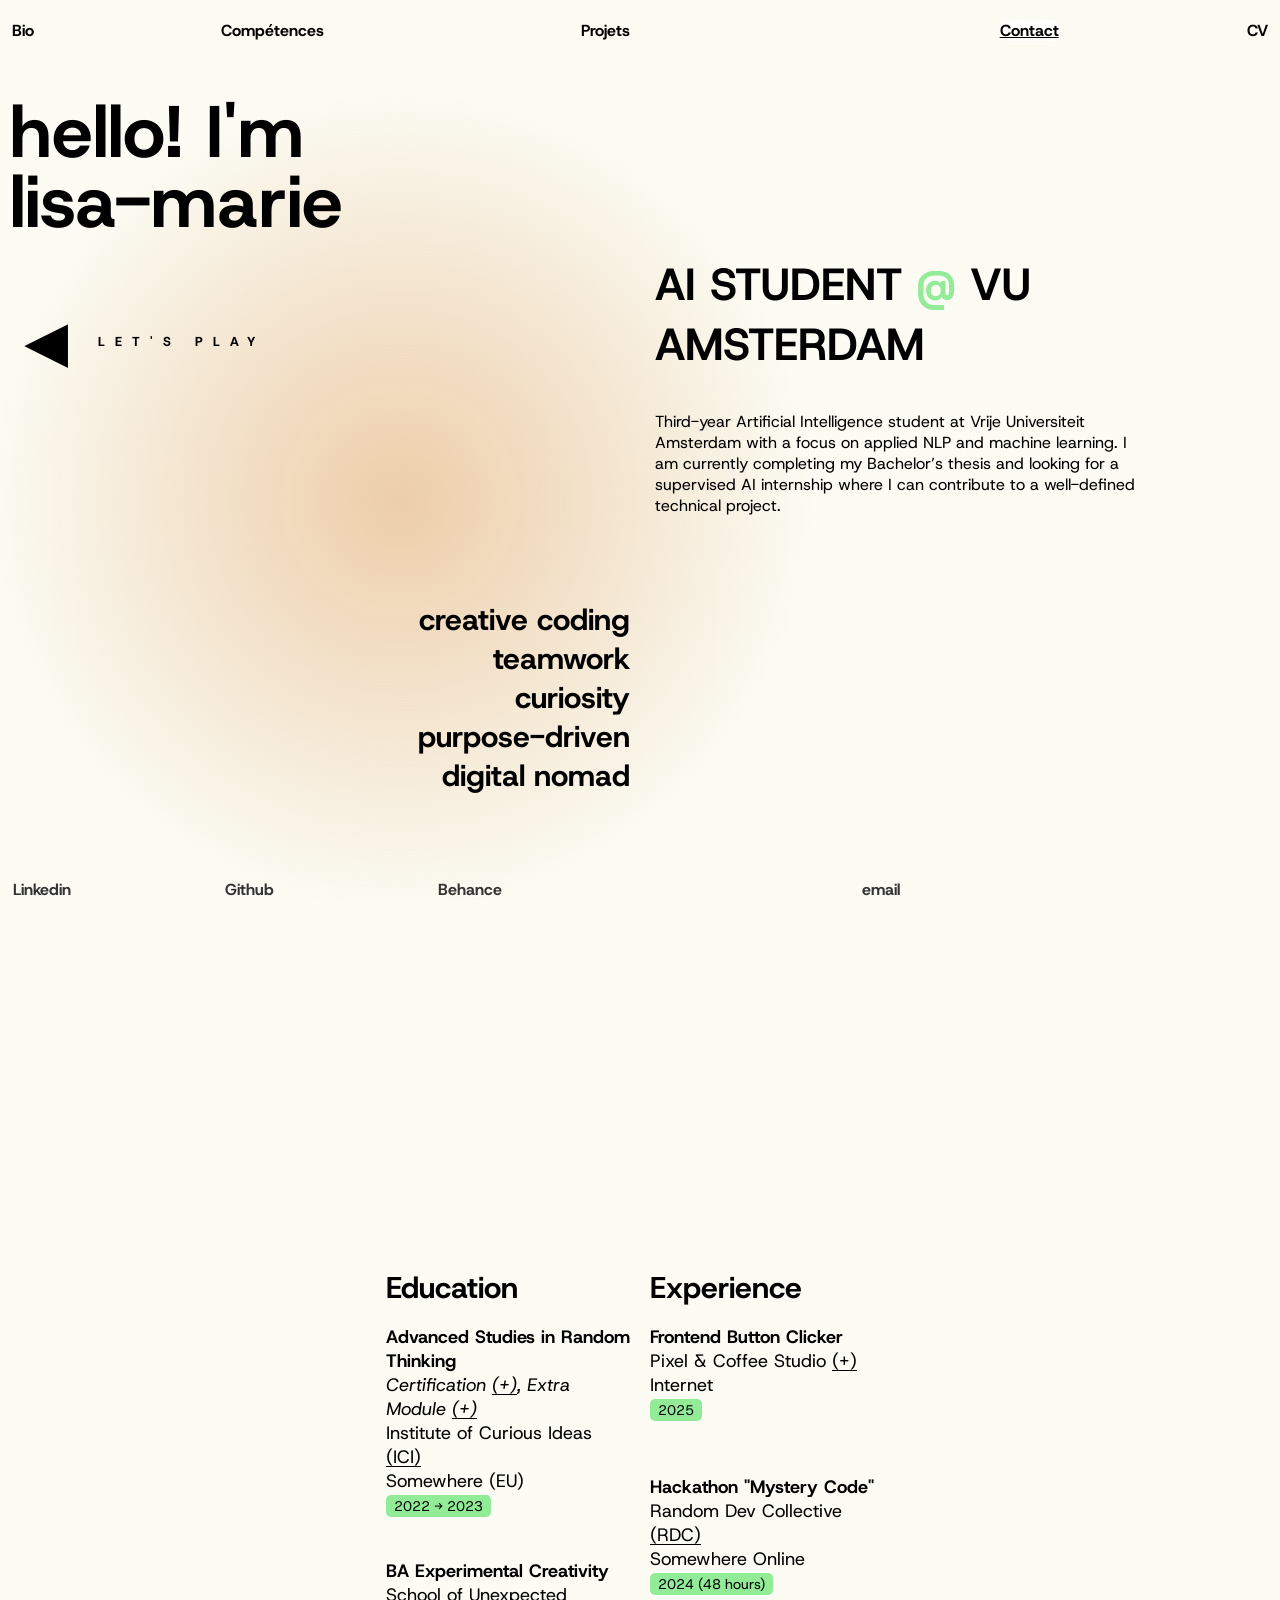
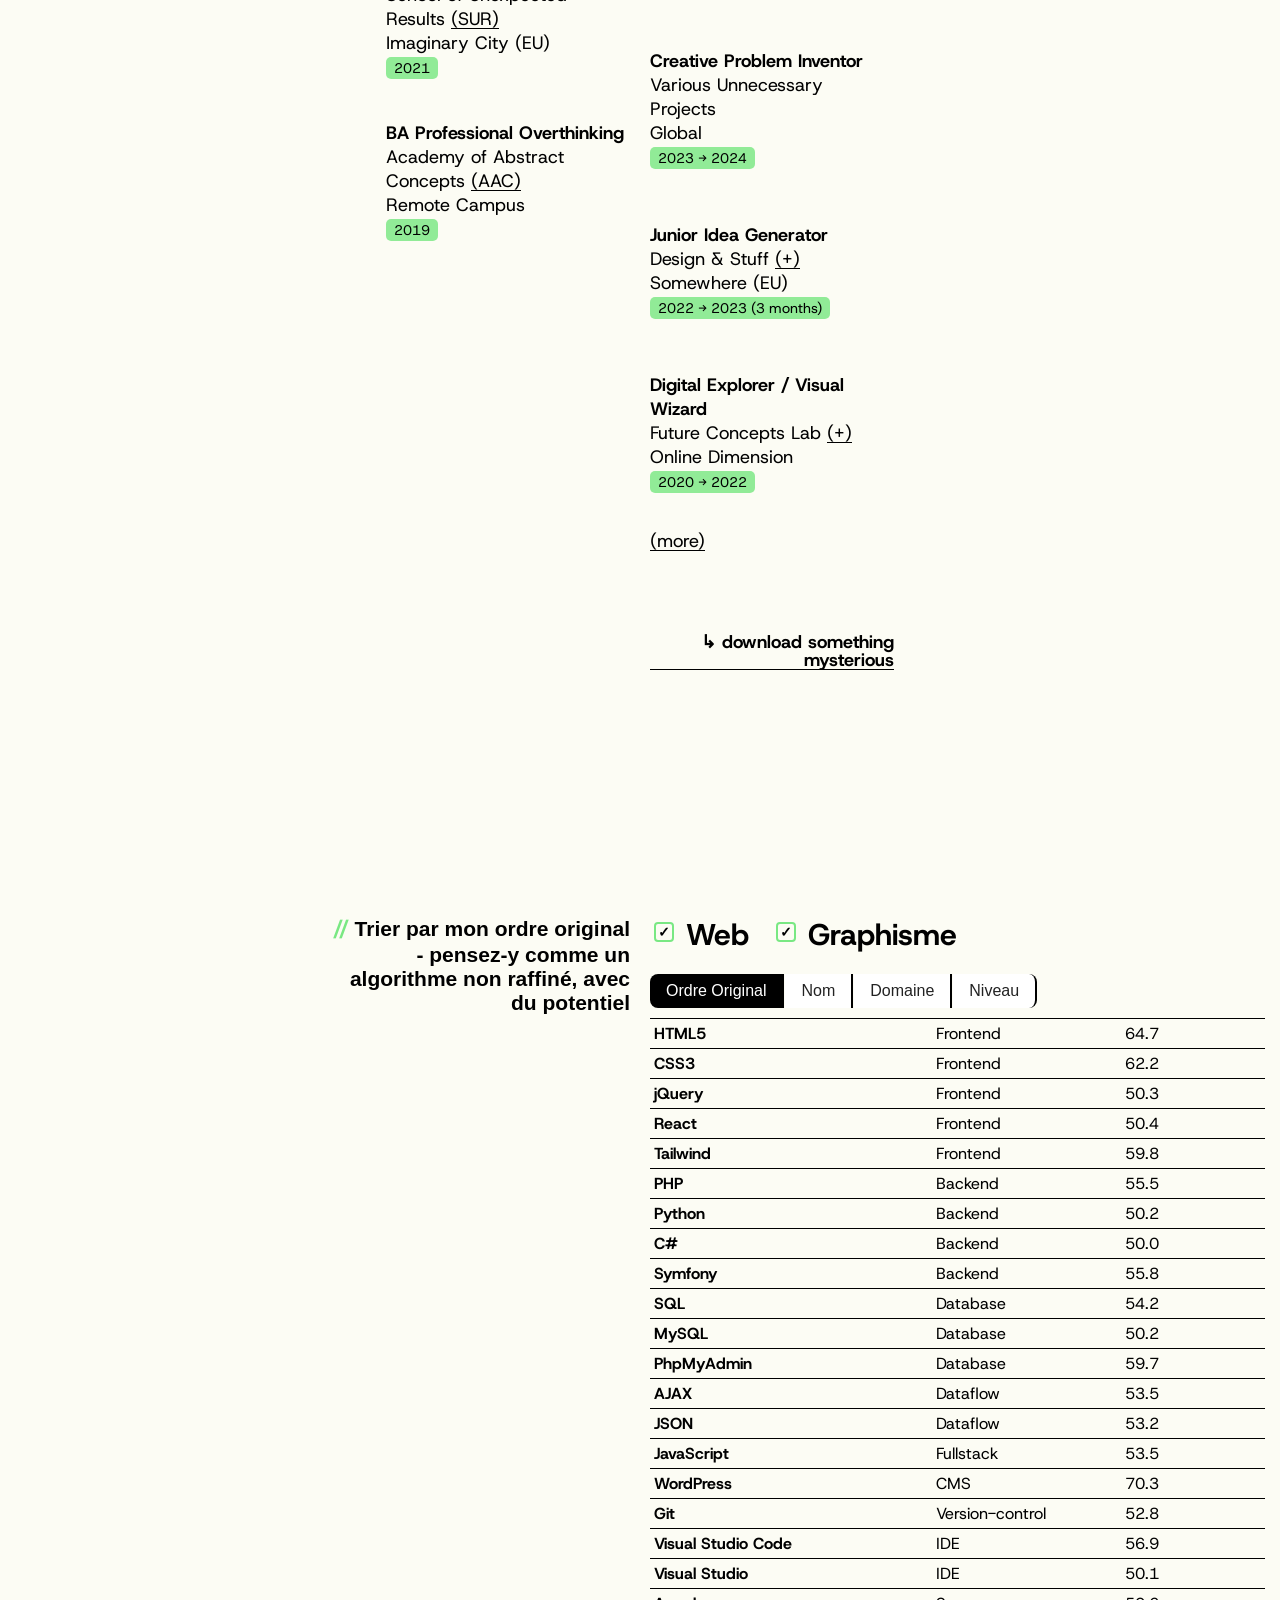
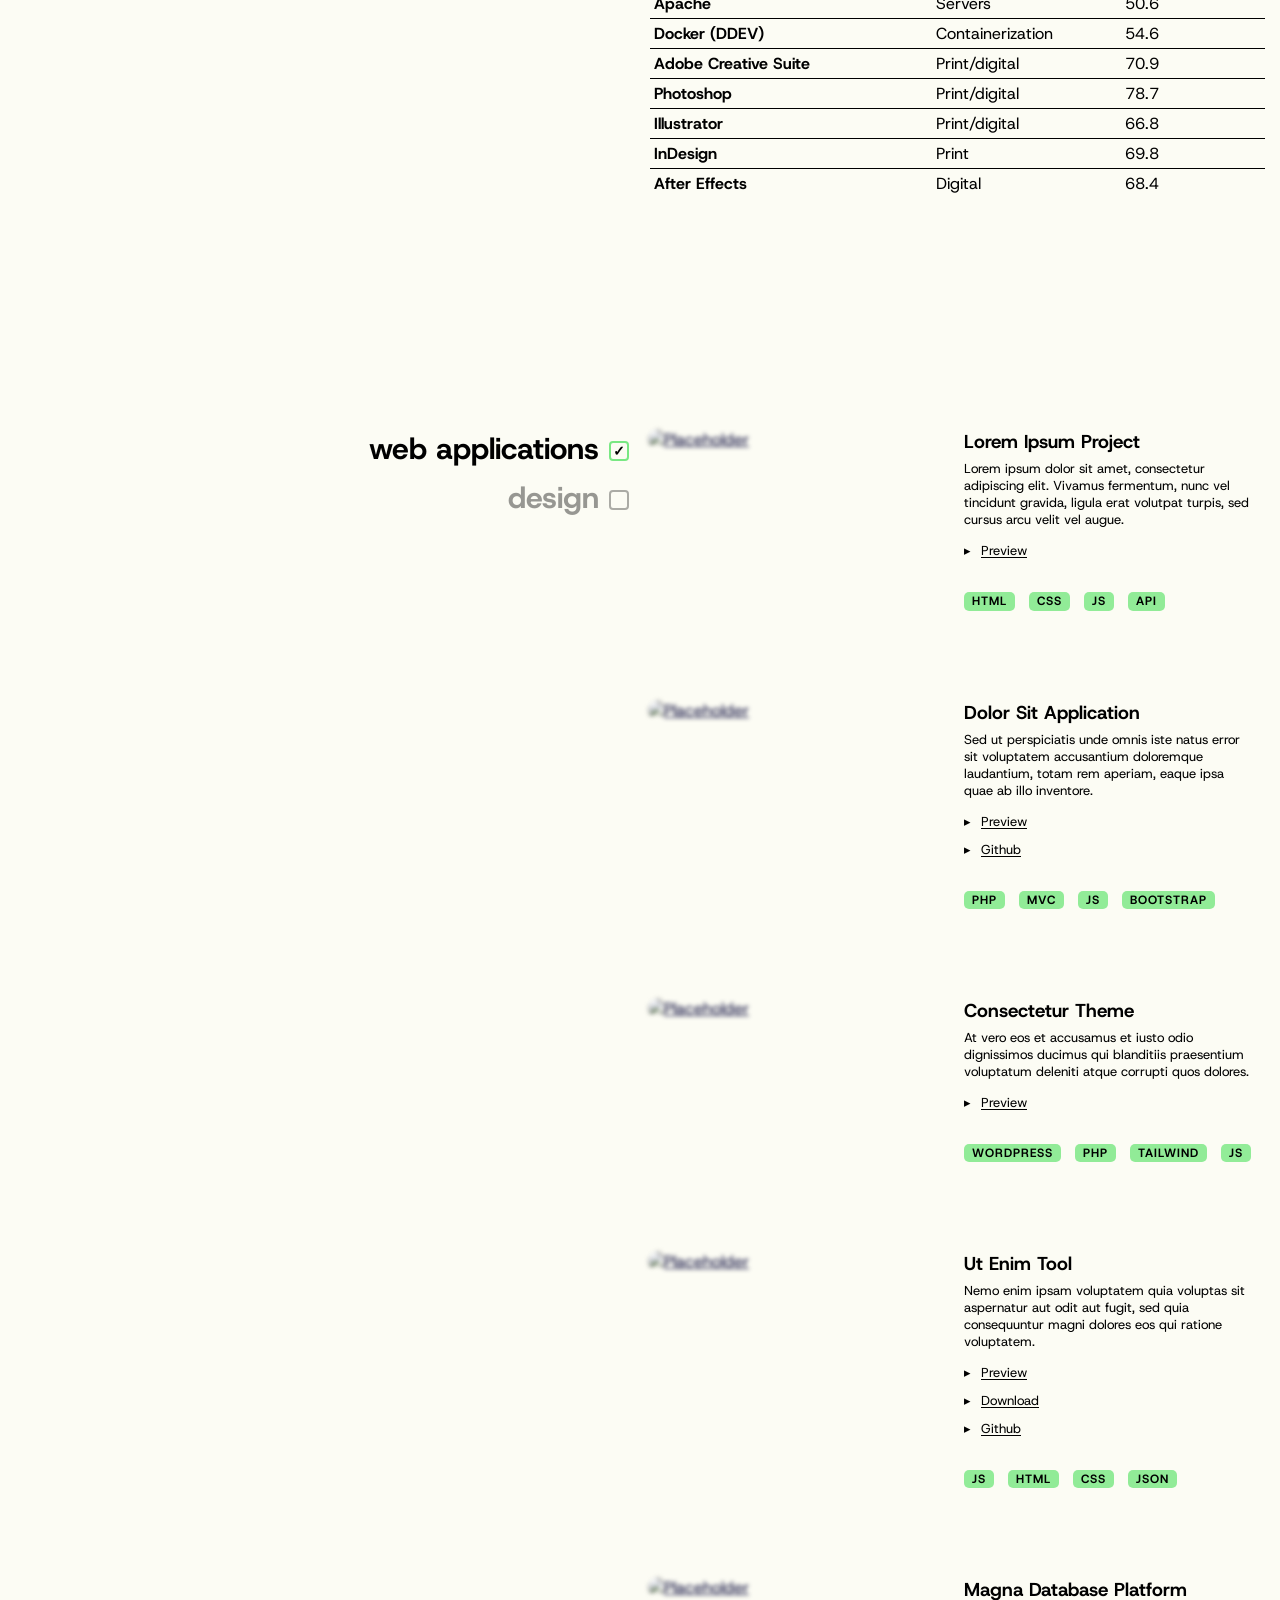
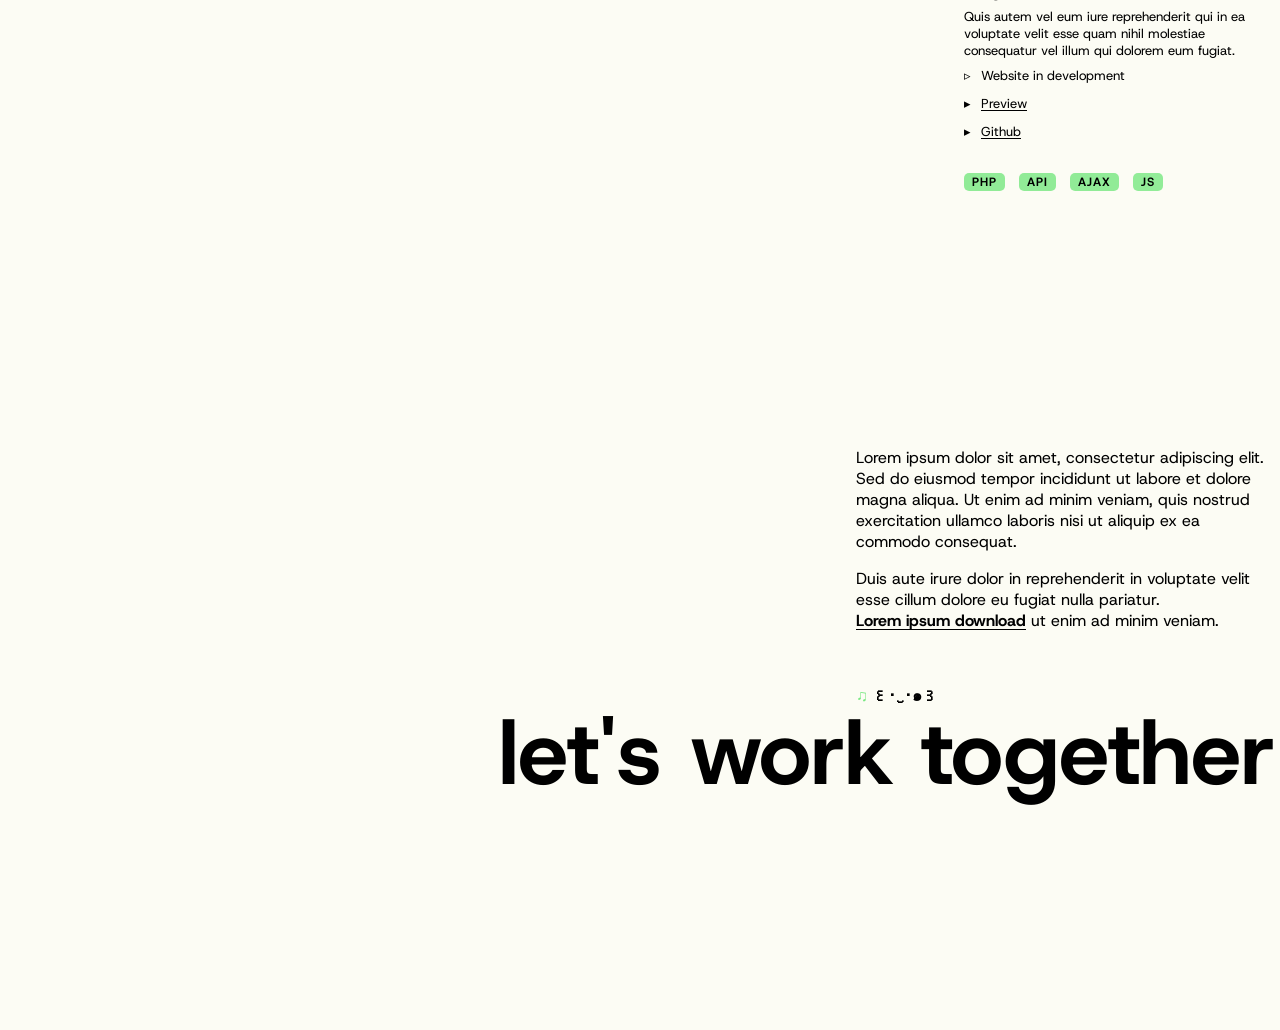
==== commit ce5db868: "feat: add ambient glow background — scroll-reactive radial gradient" ====
--- a/pages/french.html
+++ b/pages/french.html
@@ -6,15 +6,19 @@
         <link rel="icon" type="image/x-icon" href="/assets/dl_flavicon.png">
         <title>étudiante IA</title>
         <link rel="stylesheet" href="../styles/style.css">
+        <link rel="stylesheet" href="../styles/bg-anim.css">
         <link rel="stylesheet" href="../styles/isotope.css">
         <script src="https://code.jquery.com/jquery-3.6.0.min.js" defer></script>
         <script src="https://cdn.jsdelivr.net/npm/isotope-layout@3.0.6/dist/isotope.pkgd.min.js" defer></script>
         <script src="https://cdn.jsdelivr.net/npm/enter-view@2.0.1/enter-view.min.js" defer></script>
         <script src="https://d3js.org/d3.v7.min.js" defer></script>
         <script src="../scripts/script.js" defer></script>
+        <script src="../scripts/bg-anim.js" defer></script>
+        
     </head>
 
     <body>
+        <div id="glow-circle"></div>
         <header id="header" class="menu">
             <nav role="navigation">
                 <ul class="menu-layout">
--- a/styles/bg-anim.css
+++ b/styles/bg-anim.css
@@ -0,0 +1,25 @@
+#glow-circle {
+  position: fixed;
+top: 500px;
+  width: 900px;
+  height: 900px;
+  left: 400px;
+  transform: none; /* remove the centering */
+
+}
+
+#presentation, #bio, #skills {
+  background: transparent;
+}
+
+#glow-circle {
+  z-index: 0;
+}
+
+body::before {
+  z-index: 1; /* above glow but below content */
+}
+
+#glow-circle {
+  background: radial-gradient(circle, rgba(210, 120, 30, 0.35) 0%, transparent 65%);
+}
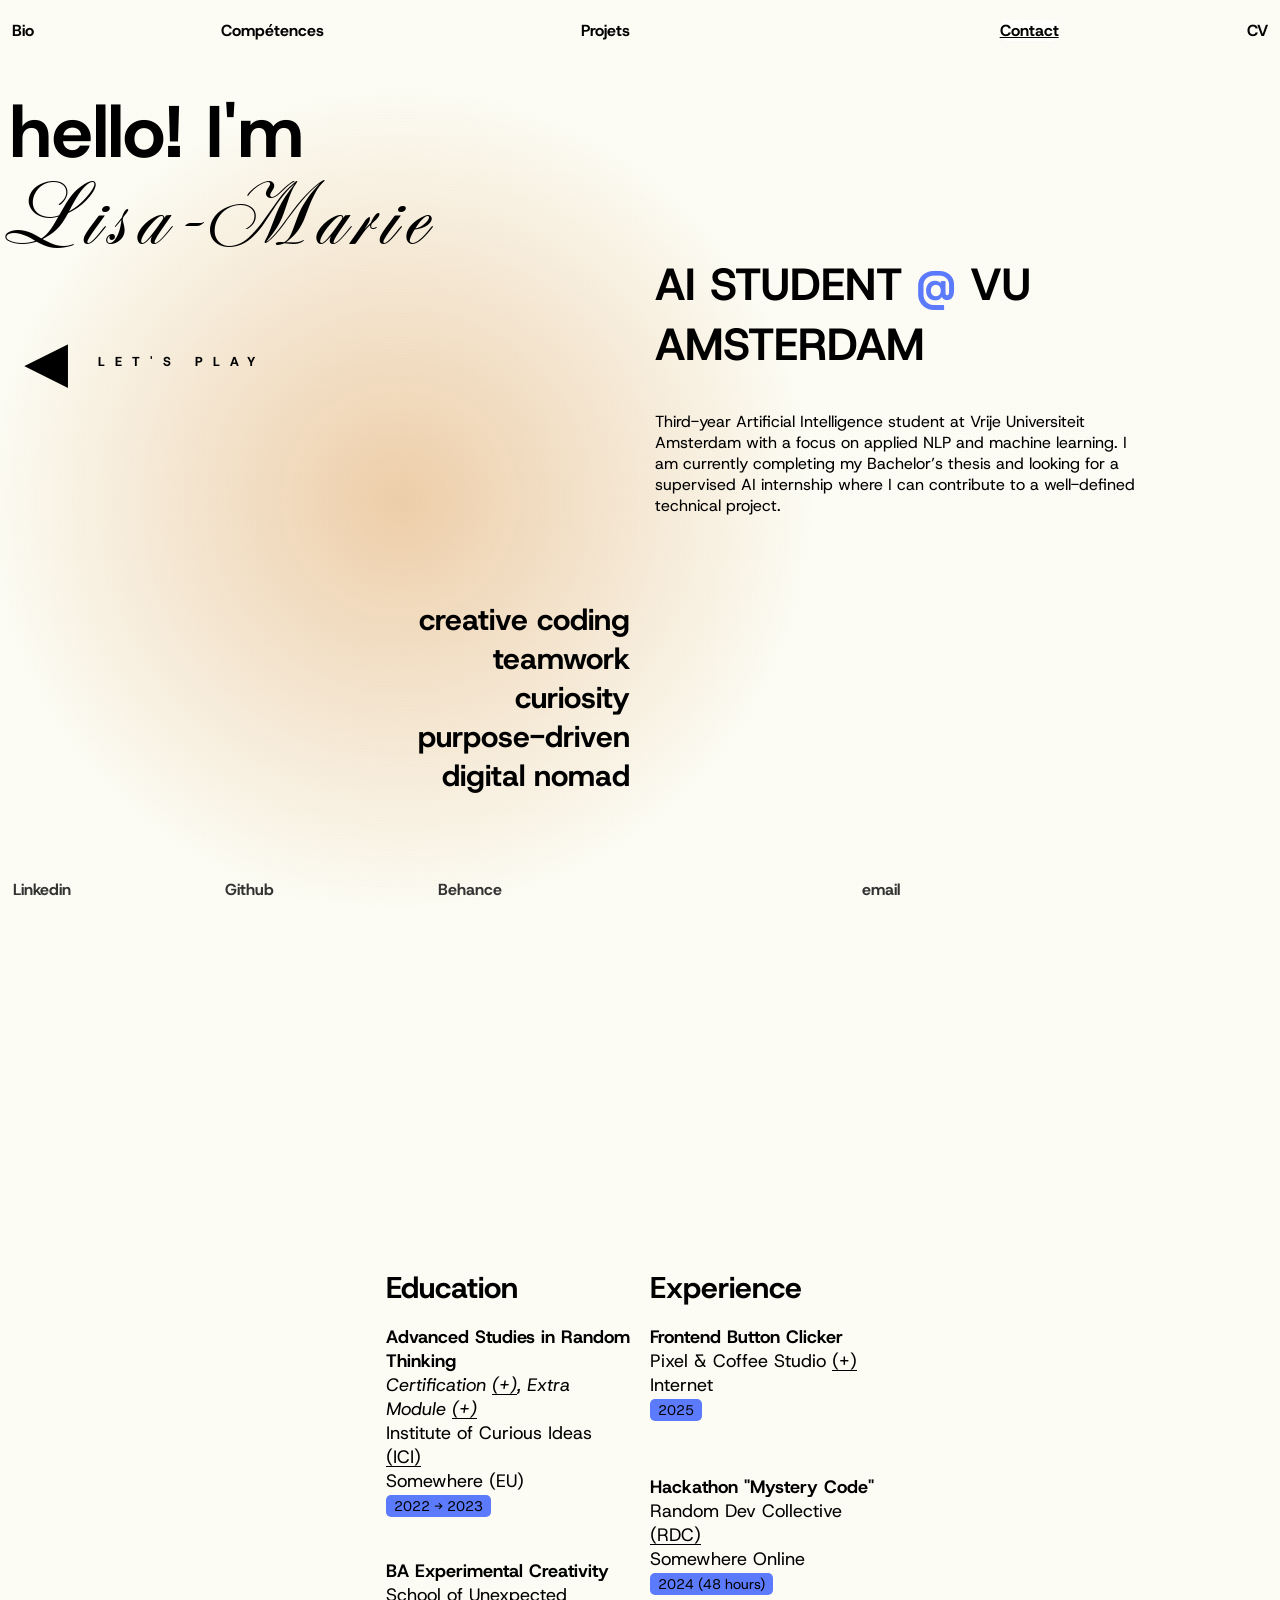
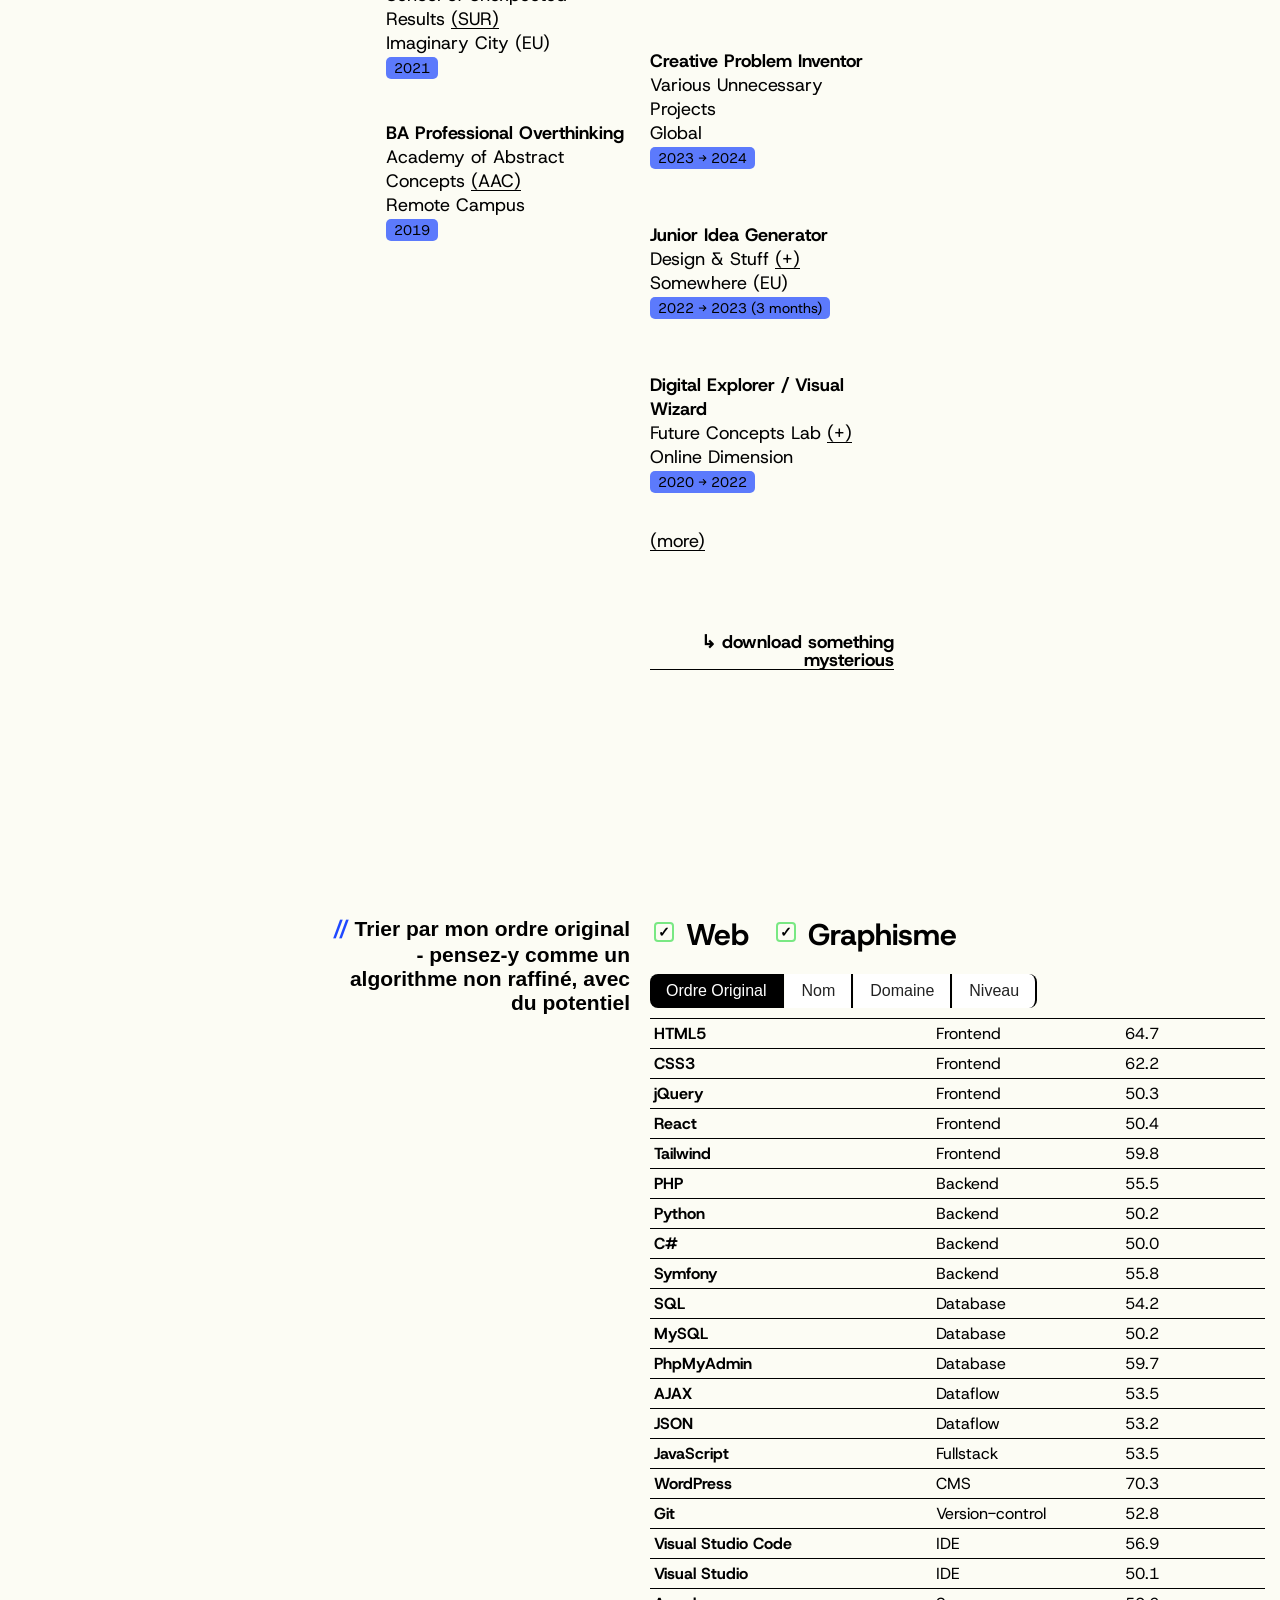
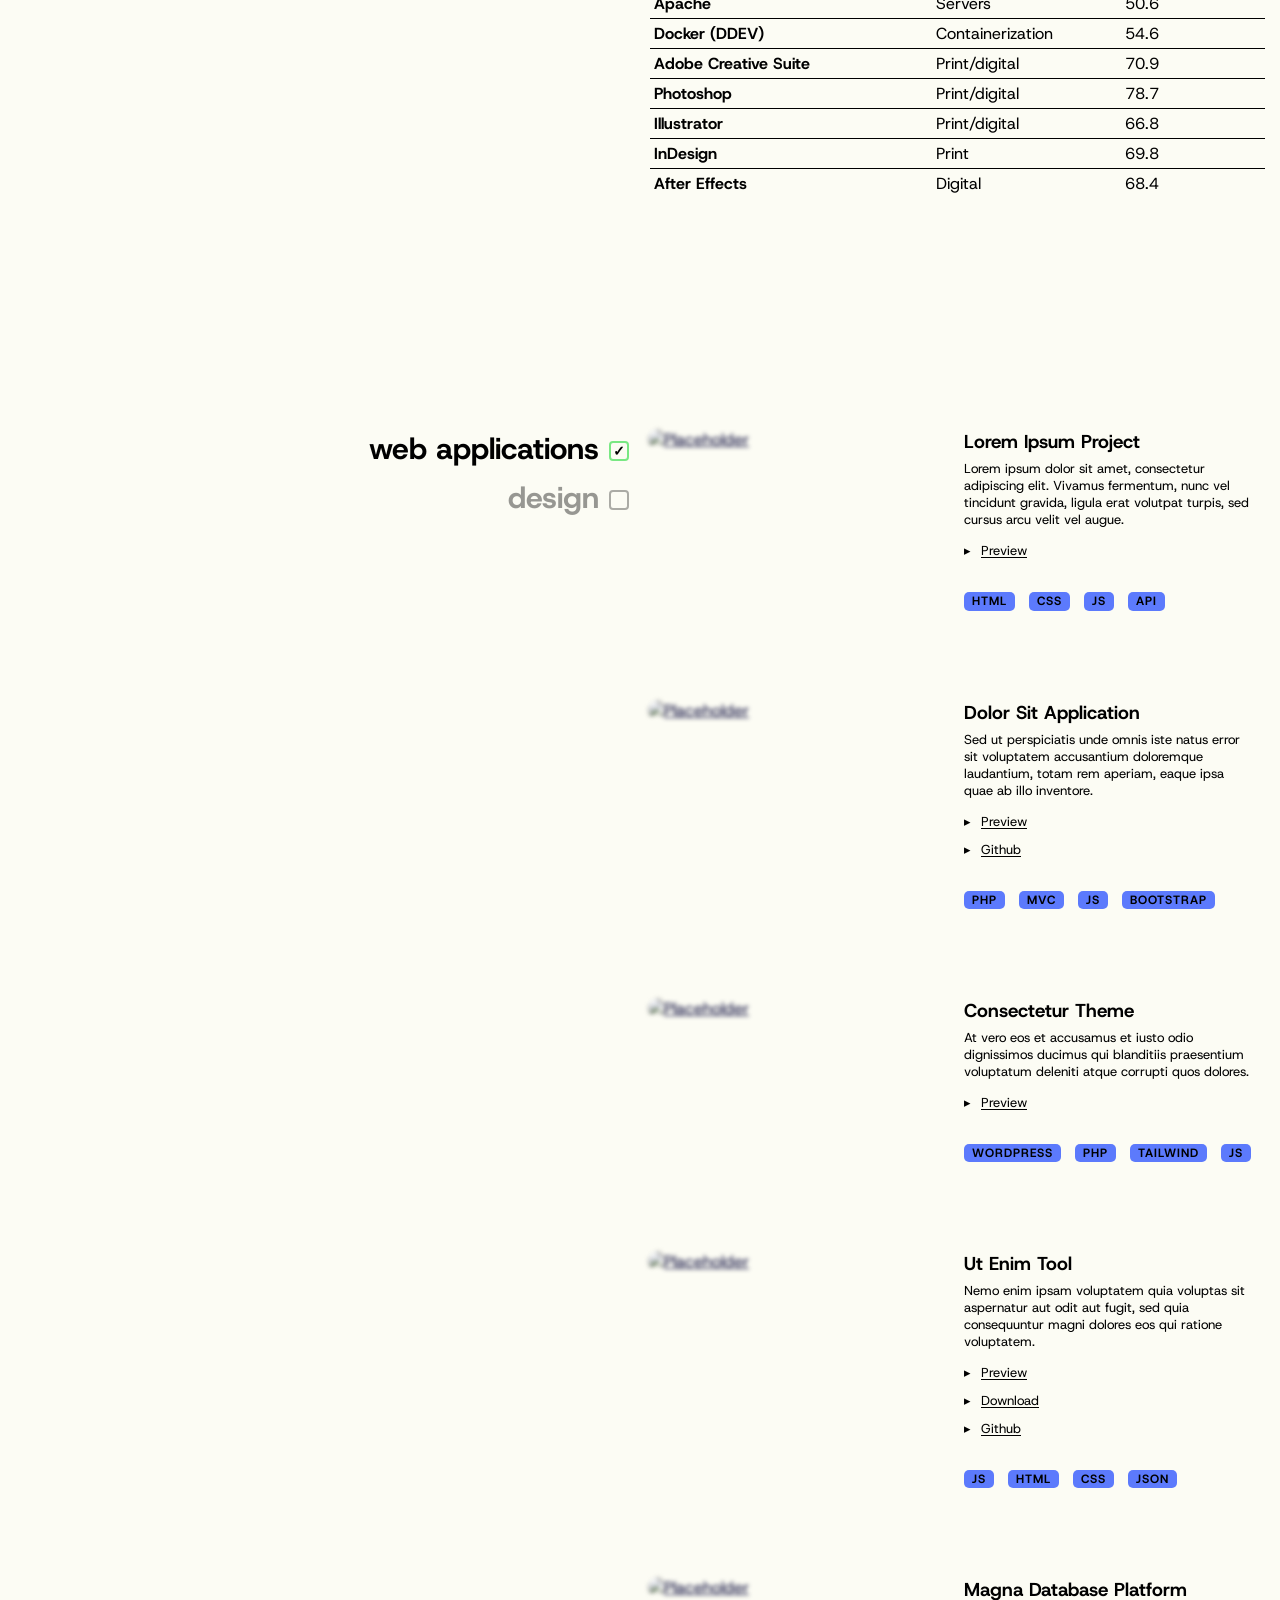
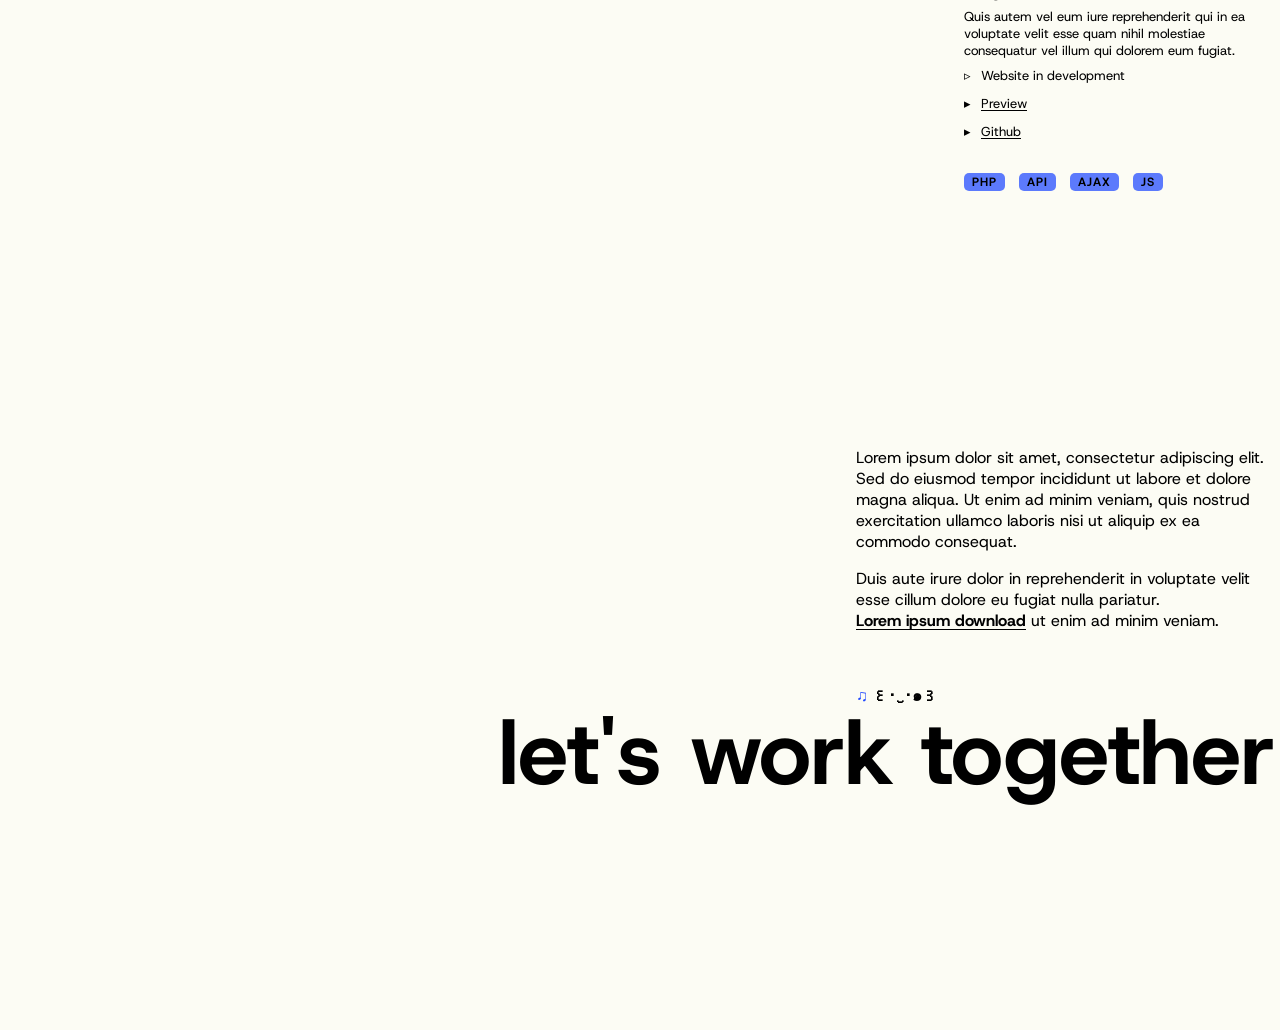
==== commit 5843b74d: "feat: add SymphonyPro custom font + centralise accent colour in :root" ====
--- a/pages/french.html
+++ b/pages/french.html
@@ -37,7 +37,7 @@
                 <h1>
                     <a href="#presentation">
                         hello! I'm<br>
-                        lisa-marie
+                        <span class="symphony-font">Lisa-Marie</span>
                     </a>
                     <br>
 
--- a/styles/style.css
+++ b/styles/style.css
@@ -1,4 +1,30 @@
 @import url('https://fonts.googleapis.com/css2?family=Host+Grotesk:ital,wght@0,300..800;1,300..800&family=Short+Stack&family=Space+Grotesk:wght@300..700&display=swap');
+
+/* #COLORS */
+:root {
+  --accent: #1f48ff;
+  --accent-mid: #1f48ffb8;
+  --accent-light: #1f48ff5b;
+  --accent-faint: #1f48ff41;
+}
+
+/* #FONTS */
+@font-face {
+  font-family: 'SymphonyPro';
+  src: url('../assets/Fonts/SymphonyPro-Bol.8d35489baeffda2dfe06b022.376829c9-d598-4630-a742-b2afac09d320.woff2') format('woff2');
+  font-weight: bold;
+  font-style: normal;
+}
+
+span.symphony-font {
+    font-family: 'SymphonyPro', serif !important;
+    text-transform: none !important;
+    font-size: 93px !important;
+    top: 4%;
+    z-index: 10;
+    line-height: 90px;
+}
+
 
 /* #region General body styling */
 body {
@@ -195,7 +221,7 @@
 }
 
 #name-cta {
-    color: #79e88241;
+    color: var(--accent-light);
     transition: color 0.8s ease;
 }
 
@@ -250,7 +276,7 @@
 }
 
 #about-text span {
-    color:#79e882cf;
+    color:var(--accent-mid);
 }
 
 
@@ -269,7 +295,7 @@
 }
 
 #highlights h2 span:hover {
-    color:#79e882cf;
+    color:var(--accent-mid);
     cursor: crosshair;
 
 }
@@ -336,7 +362,7 @@
 
 span.tooltip_img:hover {
     text-decoration: none;
-    border-bottom: 3px dashed #79e882cf; 
+    border-bottom: 3px dashed var(--accent-mid); 
     padding-bottom: -5px !important;
     margin-bottom: -5px !important;
     cursor: crosshair;
@@ -401,7 +427,7 @@
 
 #bio .bio-content span {
     color: #000000;
-    background-color: #79e882cf;
+    background-color: var(--accent-mid);
     font-size: 14px;
     padding: 2px 8px;
     margin-top: 100px !important;
@@ -418,7 +444,7 @@
 
 span.tooltip:nth-child(1):hover, #see-less > p:nth-child(1):hover {
     font-weight: bold;
-    border-bottom: 3px dashed #79e882cf; 
+    border-bottom: 3px dashed var(--accent-mid); 
     cursor: crosshair;
 }
 
@@ -435,7 +461,7 @@
 
 #bio a:hover {
     font-weight: bold;
-    border-bottom: 3px dashed #79e882cf; 
+    border-bottom: 3px dashed var(--accent-mid); 
     cursor: crosshair;
 }
 
@@ -530,7 +556,7 @@
 }
 
 #skills-details span{
-color:  #79e882;
+color:  var(--accent);
 }
 
 
@@ -649,7 +675,7 @@
 
 .step-content .p-description a:hover {
     font-weight: bold;
-    border-bottom: 3px dashed #79e882cf; 
+    border-bottom: 3px dashed var(--accent-mid); 
     cursor: crosshair;
 }
 
@@ -696,7 +722,7 @@
 
 .step h5 span {
     color: #000000;
-    background-color: #79e882cf;
+    background-color: var(--accent-mid);
     font-size: 12px;
     padding: 2px 8px;
     border-radius: 5px;
@@ -858,14 +884,14 @@
 
 .internship-cta p a:hover {
     font-weight: bold;
-    border-bottom: 3px dashed #79e882cf; 
+    border-bottom: 3px dashed var(--accent-mid); 
     cursor: crosshair;
 }
 
 
 
 .internship-cta span {
-    color: #79e882;
+    color: var(--accent);
 }
 
 
@@ -1354,7 +1380,7 @@
     }
     
     .menu-layout li a:hover {
-        color: #79e882;
+        color: var(--accent);
     }
     
     /* Hide empty column */
@@ -1409,7 +1435,7 @@
     .hamburger-icon.active span:nth-child(1) {
         top: 10px;
         transform: rotate(135deg);
-        background-color: #79e882;
+        background-color: var(--accent);
     }
     
     .hamburger-icon.active span:nth-child(2) {
@@ -1420,7 +1446,7 @@
     .hamburger-icon.active span:nth-child(3) {
         top: 10px;
         transform: rotate(-135deg);
-        background-color: #79e882;
+        background-color: var(--accent);
     }
     
     
@@ -1617,7 +1643,7 @@
     }
 
     #name-cta:not(.active) {
-        color: #79e8822e;
+        color: var(--accent-faint);
     }
 
     #about-text h2 {
